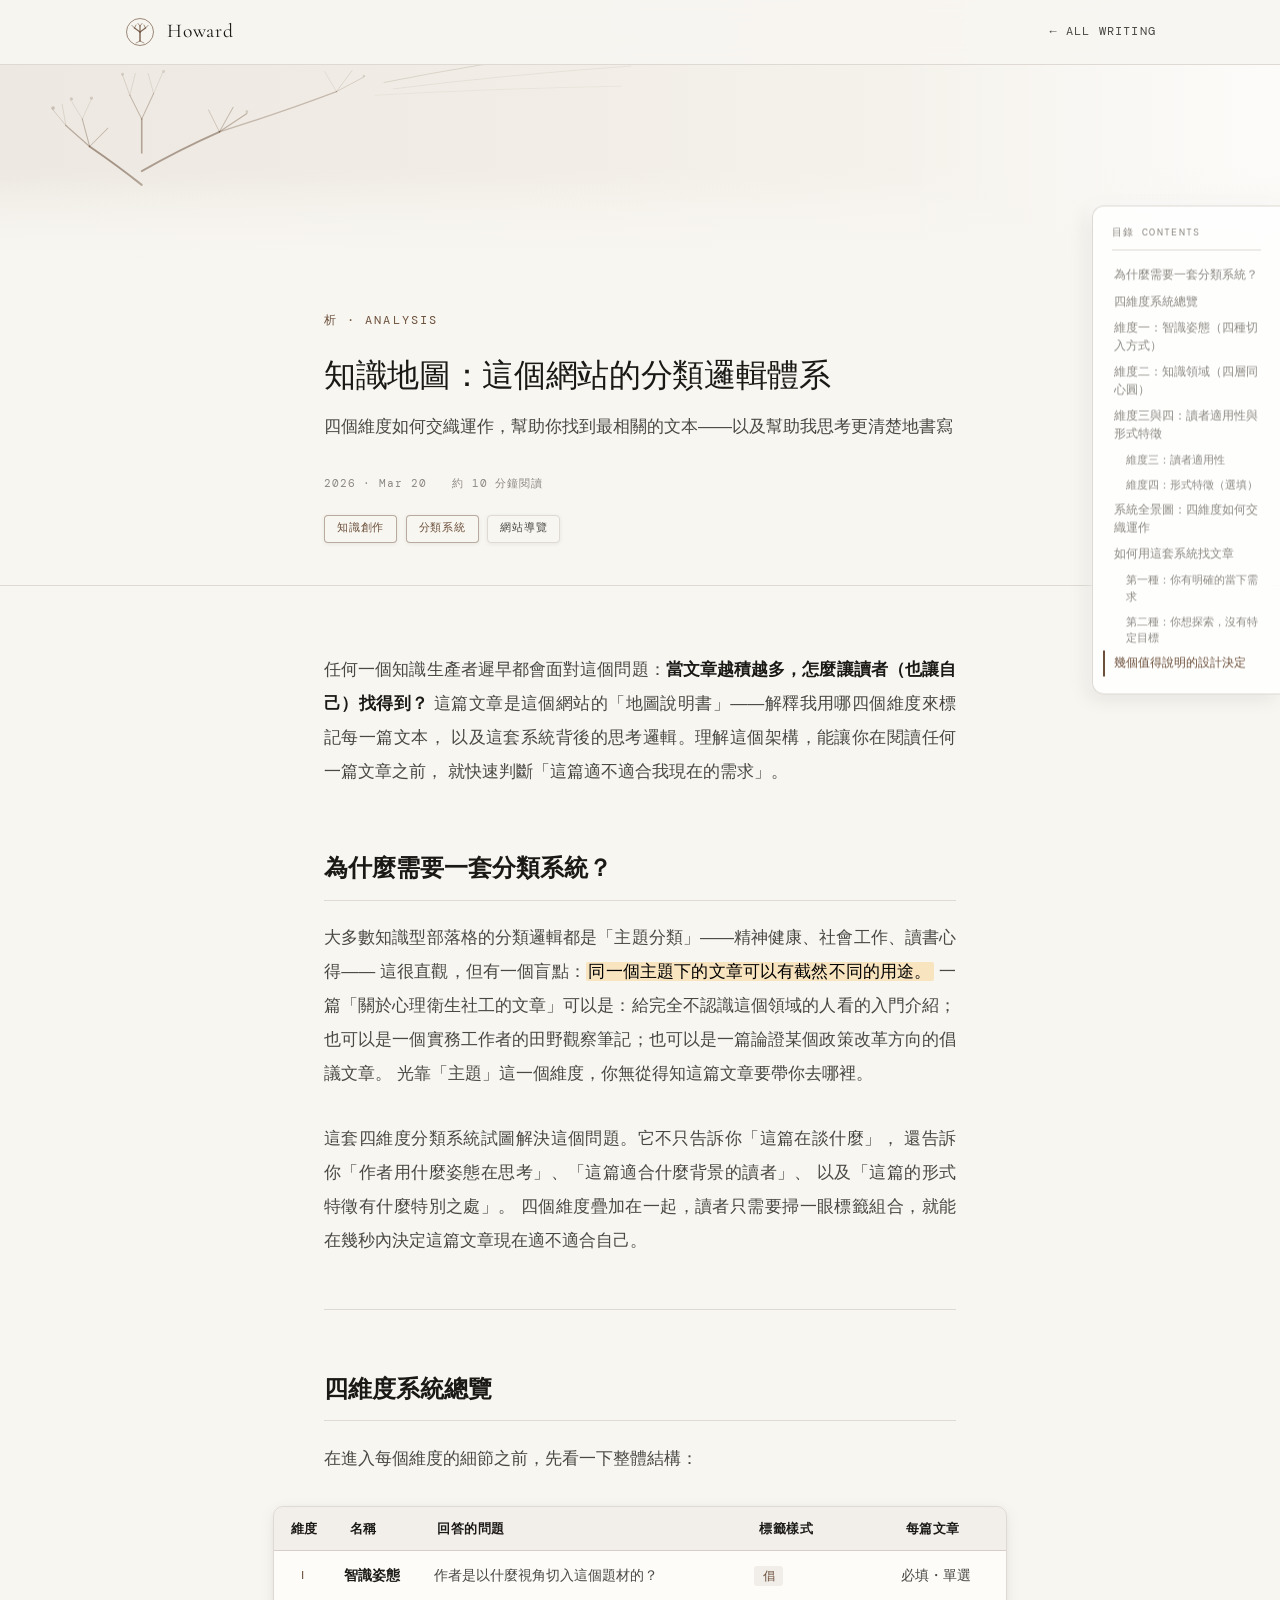
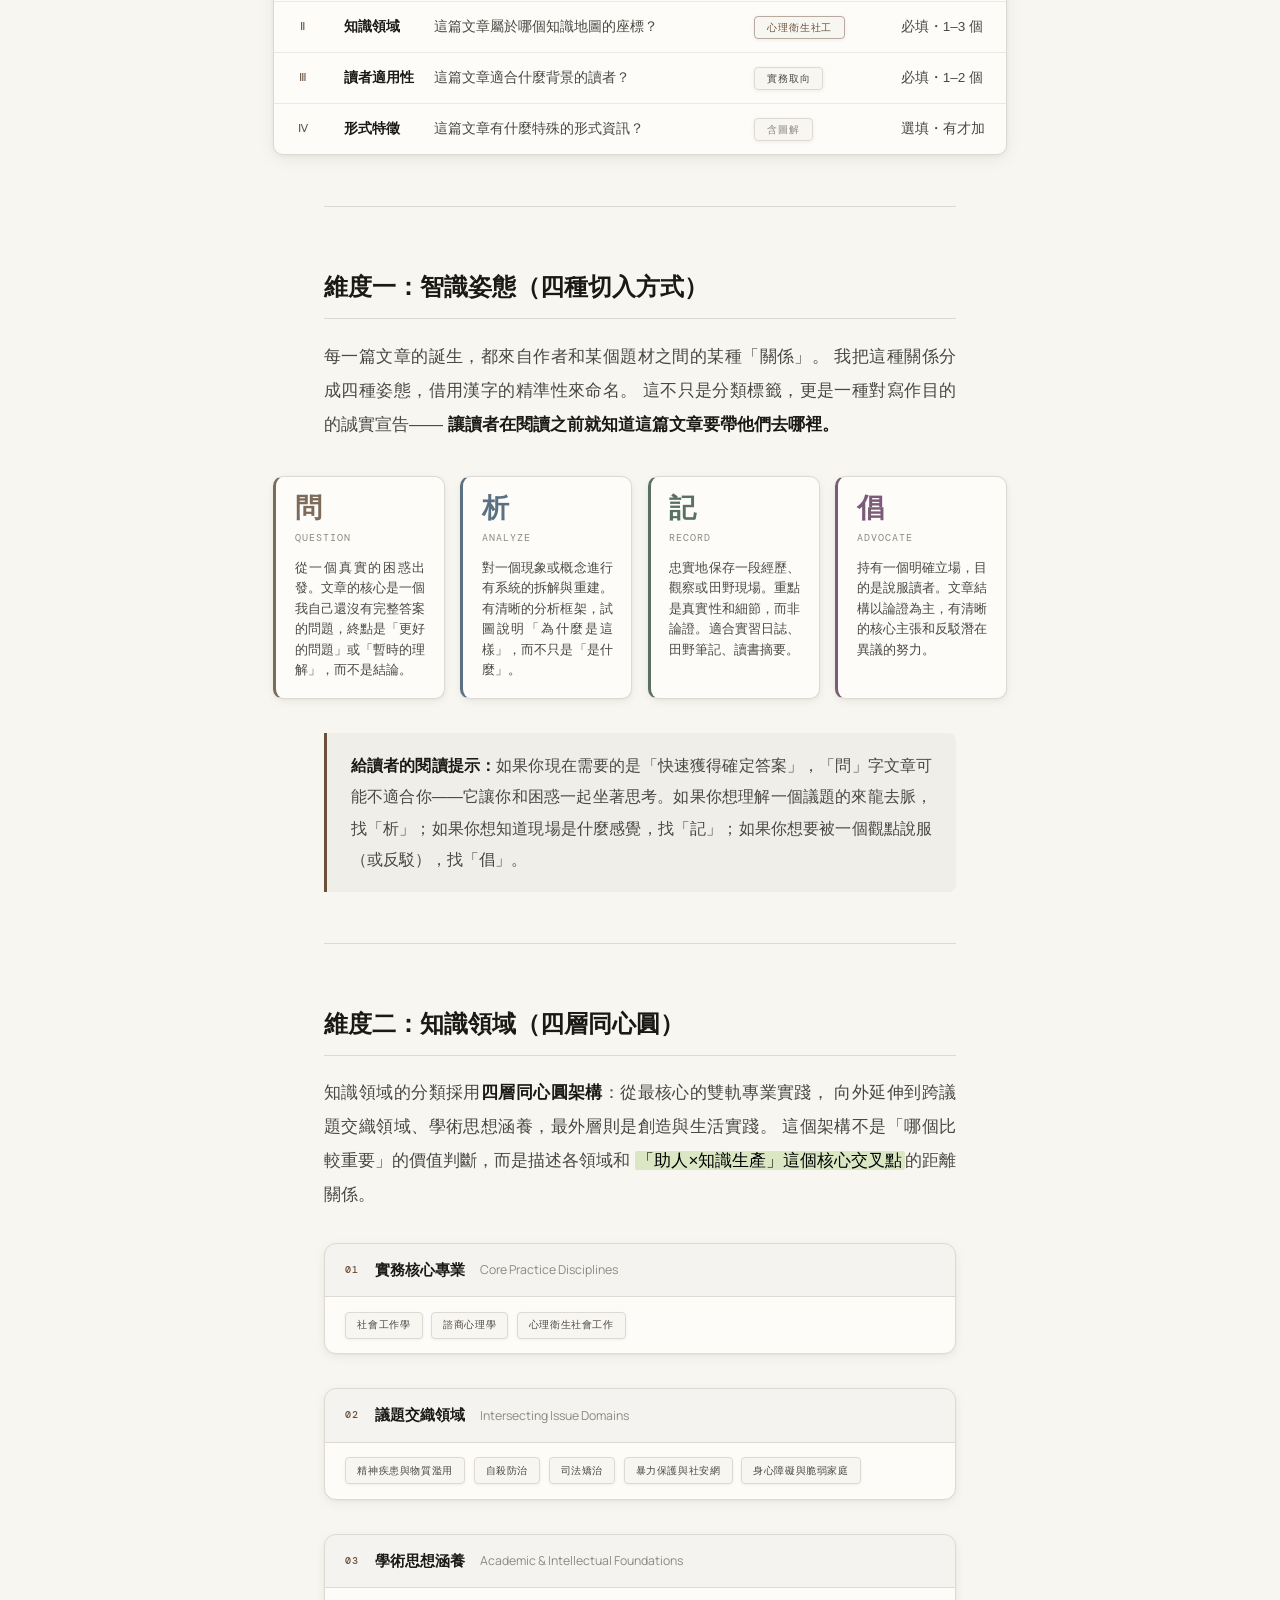
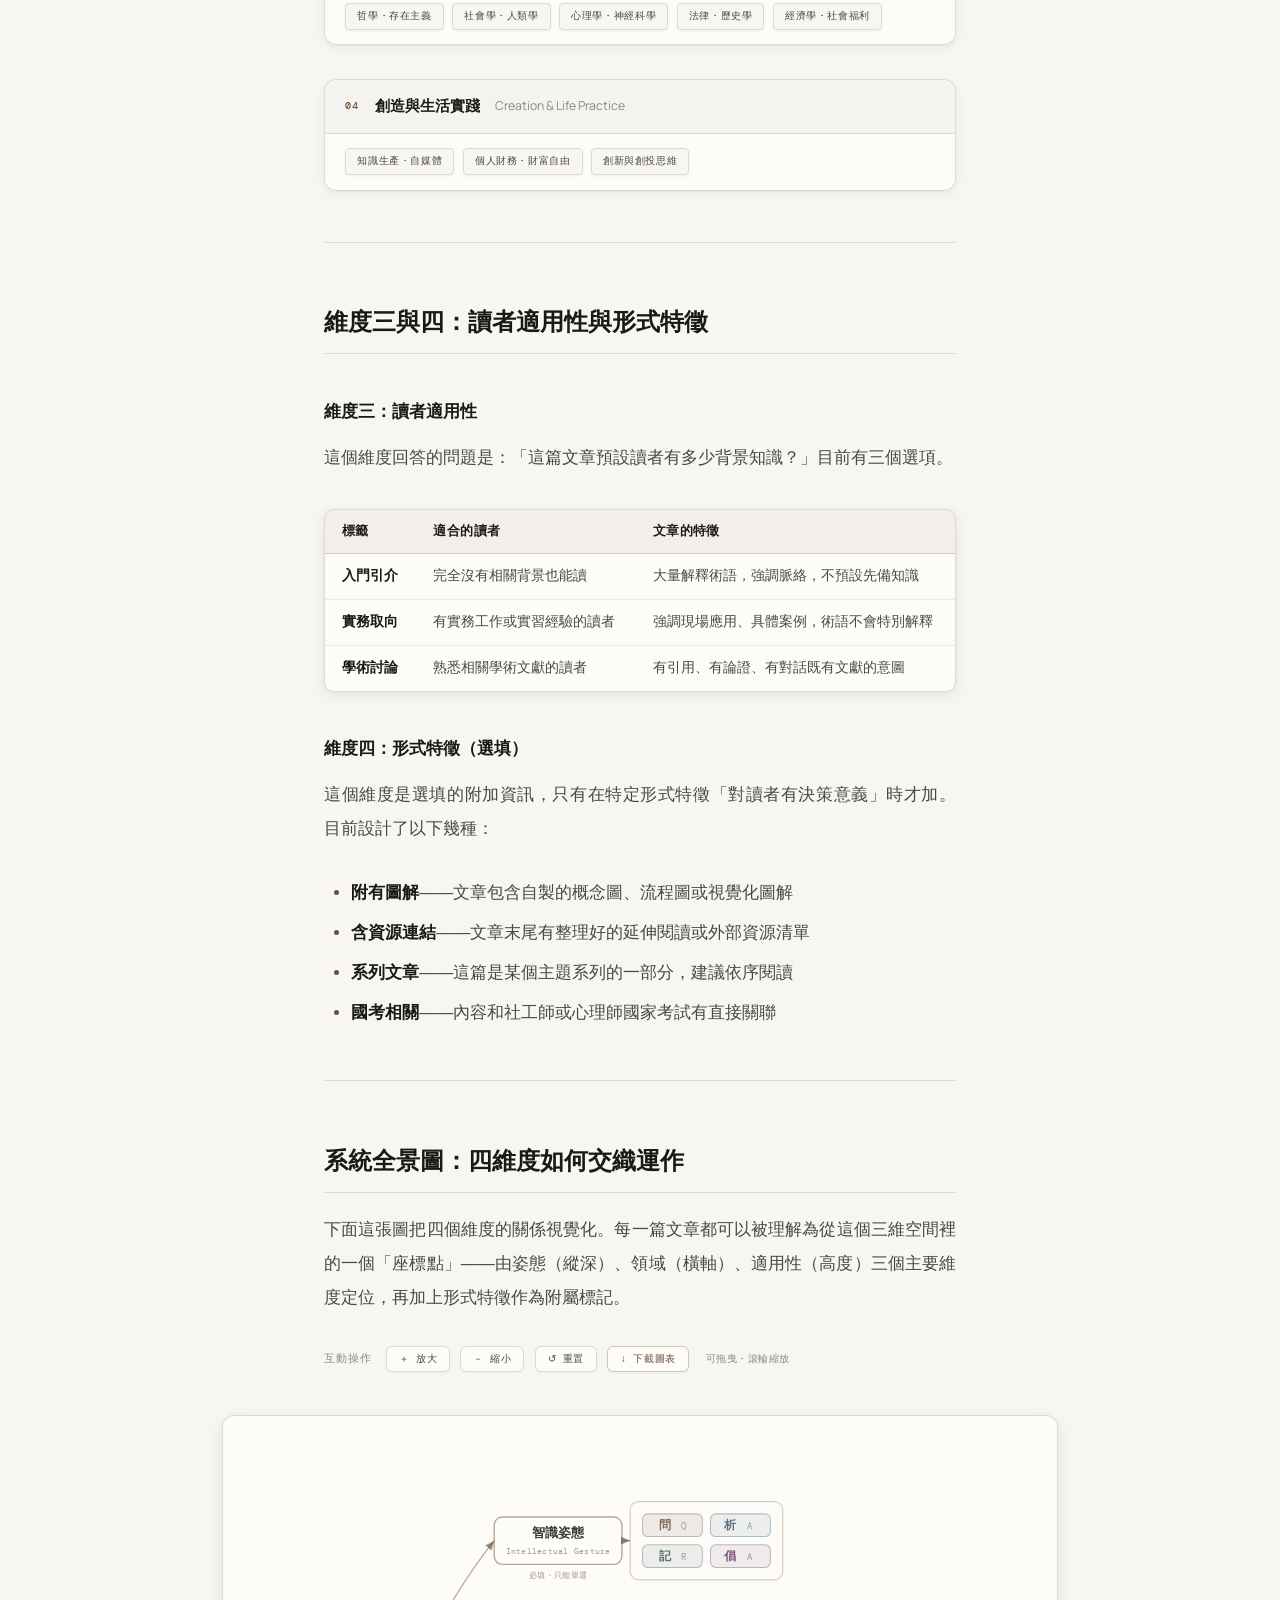
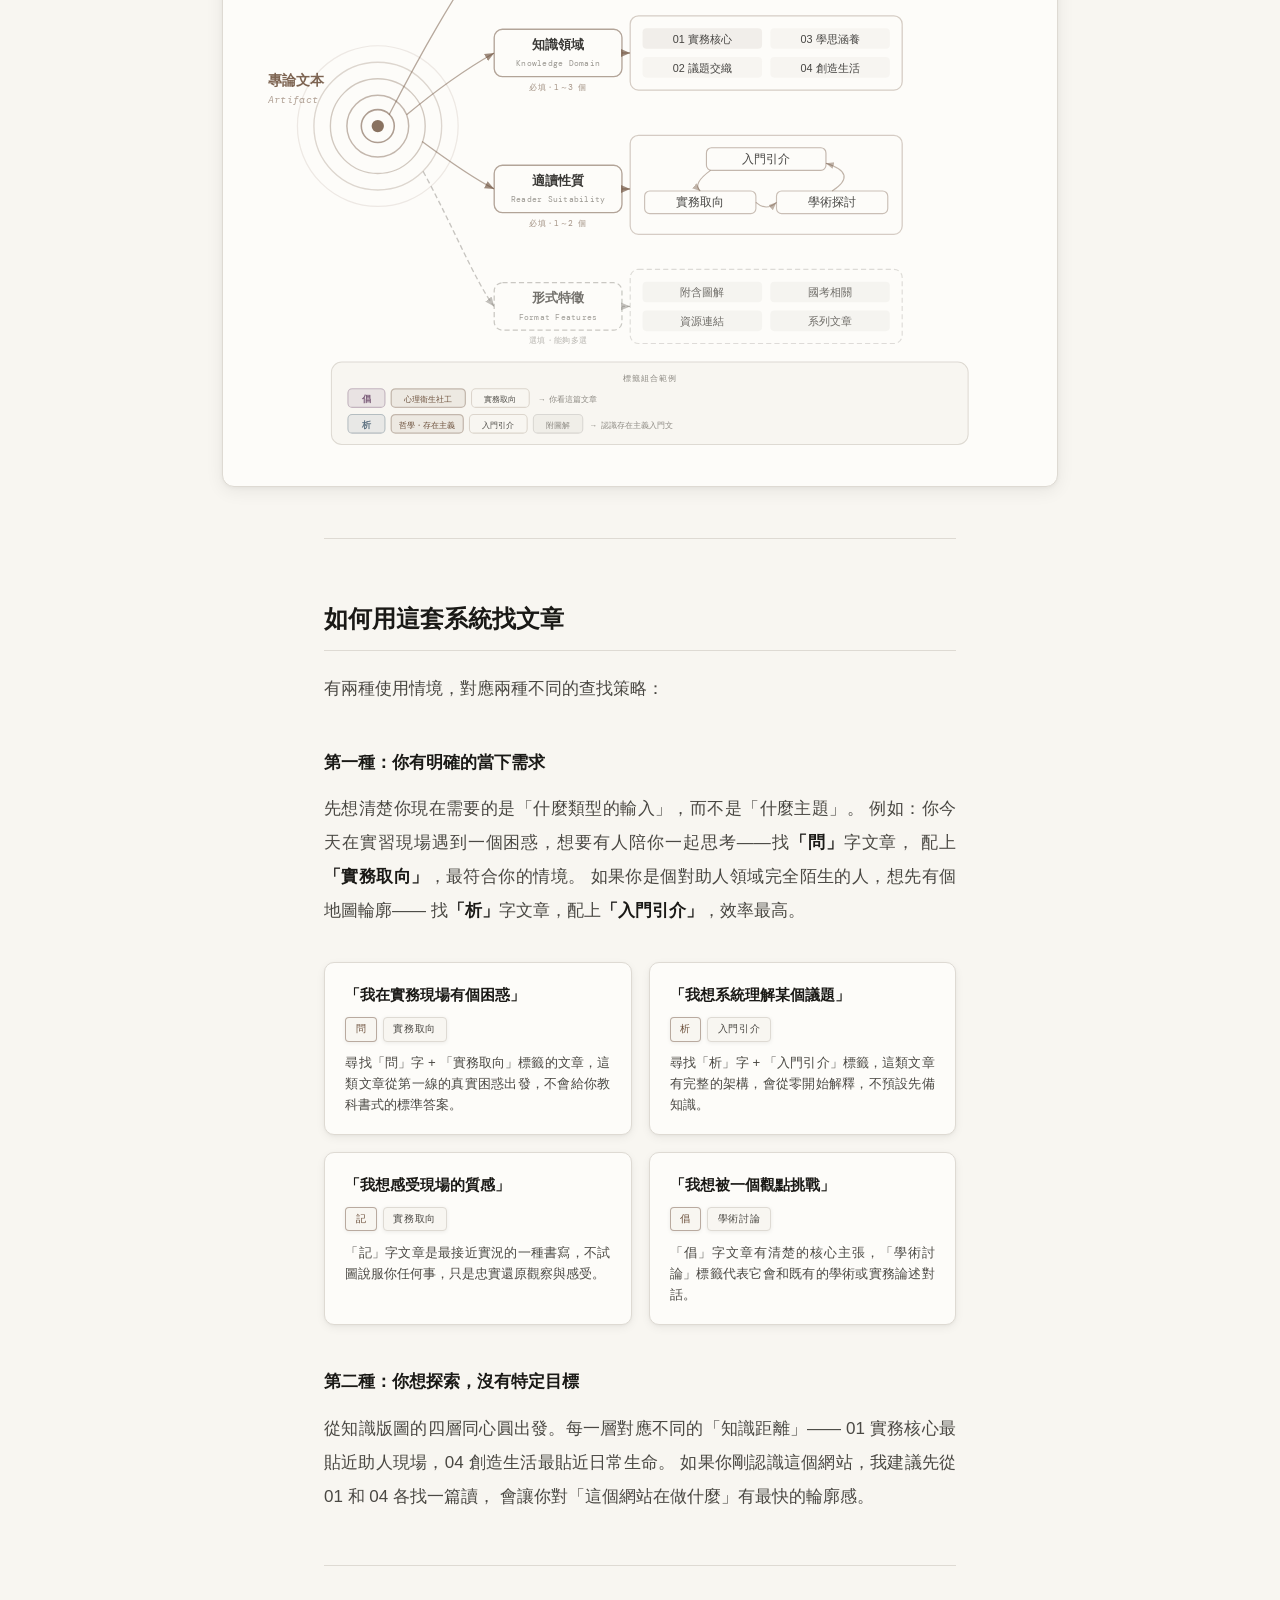
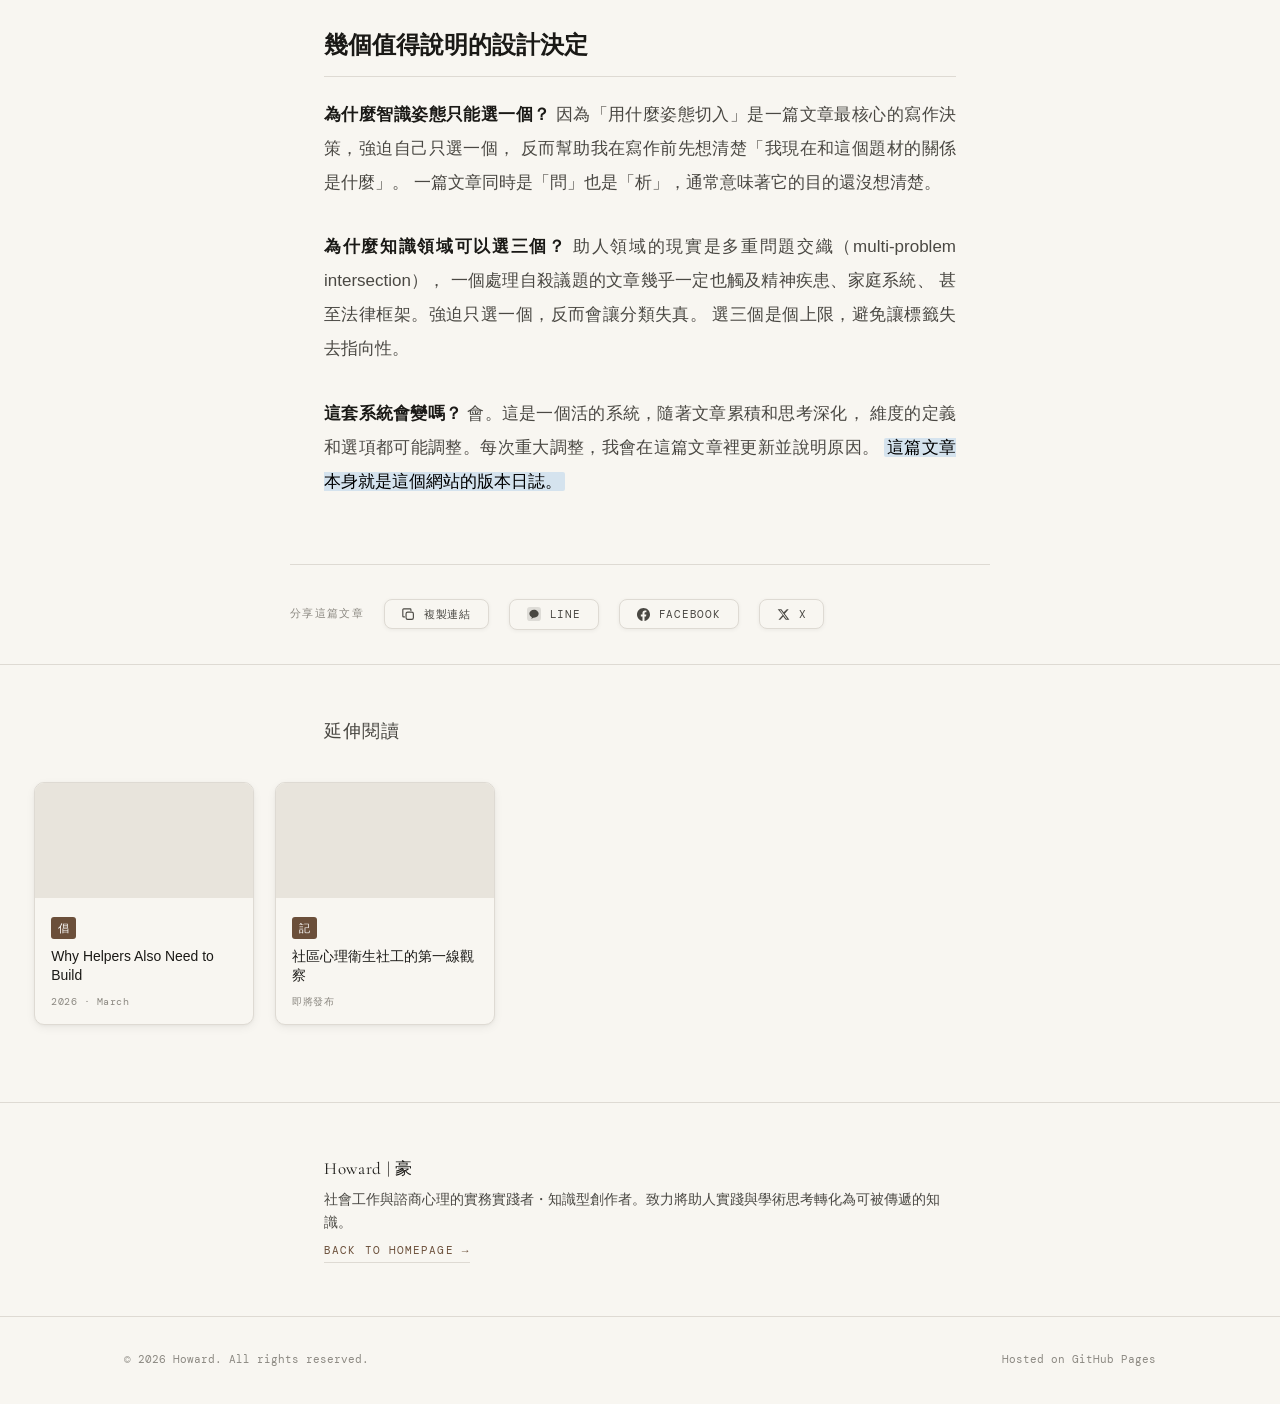
==== articles/classification-system.html @ a246713d "Add files via upload" ====
<!DOCTYPE html>
<html lang="zh-Hant">
<head>
  <meta charset="UTF-8">
  <meta name="viewport" content="width=device-width, initial-scale=1.0">
  <title>知識地圖：這個網站的分類邏輯體系｜Howard</title>
  <meta name="description" content="一份完整的分類架構說明——四個維度如何交織運作，幫助你找到最相關的文本。">
  <meta name="author" content="Howard">
  <link rel="preconnect" href="https://fonts.googleapis.com">
  <link rel="preconnect" href="https://fonts.gstatic.com" crossorigin>
  <link href="https://fonts.googleapis.com/css2?family=Cormorant+Garamond:ital,wght@0,300;0,400;0,500;0,600;1,300;1,400&family=Manrope:wght@300;400;500;600&family=DM+Mono:wght@300;400&display=swap" rel="stylesheet">

  <style>
    /* ── Design Tokens ────────────────────────────────────── */
    :root {
      --bg:        #F8F6F1;
      --bg-card:   #FDFCF9;
      --ink:       #1A1916;
      --ink-mid:   #4A4843;
      --ink-lite:  #8C8982;
      --accent:    #6B4F3A;
      --border:    #DEDAD3;
      --border-dk: rgba(107,79,58,.25);
      --serif-en:  'Cormorant Garamond', Georgia, serif;
      --sans-en:   'Manrope', 'Helvetica Neue', sans-serif;
      --mono:      'DM Mono', 'Courier New', monospace;
      --zh:        'Microsoft JhengHei', '微軟正黑體', 'PingFang TC', sans-serif;
      --max-w:     700px;
      --toc-w:     188px;
      /* Gesture colours */
      --ask:   #7C6A5B;
      --ana:   #5B7080;
      --rec:   #5B7065;
      --adv:   #7A5B78;
    }

    *, *::before, *::after { box-sizing: border-box; margin: 0; padding: 0; }
    html { font-size: 17px; scroll-behavior: smooth; -webkit-font-smoothing: antialiased; }
    body { background: var(--bg); color: var(--ink); font-family: var(--zh); line-height: 1.8; }
    .container { max-width: var(--max-w); margin: 0 auto; padding: 0 2rem; }

    /* ── Banner ──────────────────────────────────────────── */
    .article-banner {
      width: 100%; height: 260px;
      background-color: #F2EEE7;
      /* 同首頁和第一篇文章相同的 Banner SVG（data URI 內嵌，無需外部檔案） */
      background-image: url('[data-uri]');
      background-size: cover; background-position: center;
      position: relative; overflow: hidden;
    }
    .article-banner::after {
      content: ''; position: absolute;
      bottom: 0; left: 0; right: 0; height: 80px;
      background: linear-gradient(to bottom, transparent, var(--bg));
    }

    /* ── Nav ─────────────────────────────────────────────── */
    .site-nav {
      position: fixed; top: 0; left: 0; right: 0; z-index: 200;
      background: rgba(248,246,241,.92); backdrop-filter: blur(8px);
      border-bottom: 1px solid var(--border);
      transition: box-shadow .3s ease;
    }
    .site-nav.nav-scrolled { box-shadow: 0 2px 12px rgba(0,0,0,.06); }
    .site-nav .inner {
      max-width: 1100px; margin: 0 auto; padding: 0 2rem;
      display: flex; align-items: center; justify-content: space-between;
      height: 64px; transition: height .3s ease;
    }
    .site-nav.nav-scrolled .inner { height: 52px; }
    .nav-brand { display: flex; align-items: center; gap: .65rem; text-decoration: none; }
    .nav-svg-logo { flex-shrink: 0; transition: opacity .2s, width .3s, height .3s; }
    .nav-brand:hover .nav-svg-logo { opacity: .7; }
    .site-nav.nav-scrolled .nav-svg-logo { width: 26px; height: 26px; }
    .nav-name {
      font-family: var(--serif-en); font-size: 1.15rem; font-weight: 400;
      letter-spacing: .04em; color: var(--ink); line-height: 1;
      transition: font-size .3s;
    }
    .site-nav.nav-scrolled .nav-name { font-size: 1.0rem; }
    .nav-back {
      font-family: var(--mono); font-size: .7rem; letter-spacing: .1em;
      color: var(--ink-mid); text-decoration: none; text-transform: uppercase;
      transition: color .2s;
    }
    .nav-back:hover { color: var(--accent); }

    /* ── Floating TOC ────────────────────────────────────── */
    #toc-container {
      position: fixed; top: 50%; right: 0;
      transform: translateY(-50%);
      width: var(--toc-w); max-height: 62vh;
      overflow-y: auto; z-index: 100;
      background: rgba(255,255,255,.86);
      backdrop-filter: blur(12px); -webkit-backdrop-filter: blur(12px);
      border: 1px solid var(--border); border-right: none;
      border-radius: 12px 0 0 12px;
      padding: 1rem 1.1rem;
      box-shadow: -5px 5px 20px rgba(0,0,0,.08), -3px -3px 10px rgba(255,255,255,.7);
      scrollbar-width: none;
      transition: opacity .3s;
    }
    #toc-container::-webkit-scrollbar { display: none; }
    @media(max-width: 1100px) { #toc-container { display: none; } }
    #toc-title {
      font-family: var(--mono); font-size: .58rem; letter-spacing: .14em;
      color: var(--ink-lite); text-transform: uppercase;
      margin-bottom: .7rem; padding-bottom: .5rem; border-bottom: 1px solid var(--border);
    }
    #toc-list { list-style: none; }
    #toc-list li a {
      display: block; font-family: var(--zh); font-size: .72rem;
      color: var(--ink-lite); text-decoration: none;
      padding: .25rem 0 .25rem .5rem; line-height: 1.45;
      border-left: 2px solid transparent; margin-left: -.5rem;
      transition: color .15s, border-color .15s;
    }
    #toc-list li a:hover { color: var(--ink-mid); }
    #toc-list li a.active { color: var(--accent); border-left-color: var(--accent); font-weight: 500; }
    #toc-list li.toc-h3 a { padding-left: 1.2rem; font-size: .67rem; }

    /* ── Article Header ──────────────────────────────────── */
    .article-header { padding: 3rem 0 2.5rem; border-bottom: 1px solid var(--border); }
    .article-cat {
      font-family: var(--mono); font-size: .68rem; letter-spacing: .18em;
      color: var(--accent); text-transform: uppercase; margin-bottom: 1.5rem;
    }
    .article-title {
      font-family: var(--serif-en), var(--zh);
      font-size: clamp(1.35rem, 3vw, 1.9rem);
      font-weight: 500; line-height: 1.2; letter-spacing: -.01em; margin-bottom: 1rem;
    }
    .article-subtitle {
      font-family: var(--zh); font-size: 1rem; font-weight: 300;
      color: var(--ink-mid); line-height: 1.6; margin-bottom: 2rem;
    }
    .article-meta {
      display: flex; align-items: center; gap: 1.5rem;
      font-family: var(--mono); font-size: .65rem; color: var(--ink-lite); letter-spacing: .08em;
      margin-bottom: 1.2rem;
    }
    .article-tags { display: flex; flex-wrap: wrap; gap: .5rem; margin-top: .4rem; }
    .atag {
      font-family: var(--mono); font-size: .62rem; letter-spacing: .08em;
      border-radius: 4px; padding: .22rem .7rem; white-space: nowrap;
      background: var(--bg); box-shadow: 0 1px 4px rgba(0,0,0,.07);
      transition: box-shadow .2s;
    }
    .atag-domain { border: 1.5px solid rgba(107,79,58,.45); color: var(--accent); }
    .atag-reader  { border: 1px solid var(--border); color: var(--ink-mid); }

    /* ── Abstract ────────────────────────────────────────── */
    .article-abstract { margin: .4rem 0 2rem; }
    .article-abstract p {
      font-family: var(--zh); font-size: 1rem !important;
      line-height: 2.0 !important; color: var(--ink-mid) !important;
      margin-bottom: 0 !important;
    }

    /* ── Body prose ──────────────────────────────────────── */
    .article-body { padding: 3.5rem 0 2rem; }
    .article-body p {
      font-size: 1rem; line-height: 2.0; color: var(--ink-mid); margin-bottom: 1.8rem;
      text-align: justify; text-justify: inter-character;
    }
    .article-body h2 {
      font-family: var(--serif-en), var(--zh); font-size: 1.4rem; font-weight: 600;
      color: var(--ink); margin-top: 3.5rem; margin-bottom: 1.2rem;
      padding-bottom: .5rem; border-bottom: 1px solid var(--border);
    }
    .article-body h3 {
      font-family: var(--zh); font-size: 1rem; font-weight: 700;
      color: var(--ink); margin-top: 2.5rem; margin-bottom: .8rem;
    }
    strong { font-weight: 600; color: var(--ink); }
    em { font-style: italic; }
    mark { background: none; border-radius: 2px; padding: 0 .15em; }
    .hl-yellow { background: rgba(250,199,117,.40); }
    .hl-green  { background: rgba(151,196,89,.30); }
    .hl-blue   { background: rgba(55,138,221,.18); }
    .c-accent  { color: var(--accent); }
    .c-muted   { color: var(--ink-lite); }
    .article-body a { color: var(--ink); text-decoration: underline; text-decoration-color: var(--border); text-underline-offset: 3px; transition: color .2s, text-decoration-color .2s; }
    .article-body a:hover { color: var(--accent); text-decoration-color: var(--accent); }
    hr.divider { border: none; border-top: 1px solid var(--border); margin: 3rem 0; }

    /* ── Callout ─────────────────────────────────────────── */
    .callout {
      border-left: 3px solid var(--accent); background: rgba(107,79,58,.05);
      border-radius: 0 8px 8px 0; padding: 1rem 1.4rem; margin: 2rem 0;
    }
    .callout p { margin-bottom: 0 !important; font-size: .92rem !important; }

    /* ── Lists ───────────────────────────────────────────── */
    .article-list {
      font-size: 1rem; line-height: 1.9; color: var(--ink-mid);
      padding-left: 1.6rem; margin-bottom: 1.8rem;
    }
    .article-list li { margin-bottom: .45rem; }
    .article-list li::marker { color: var(--accent); }

    /* ═══════════════════════════════════════════════════════
       ★★★  CLASSIFICATION SYSTEM DIAGRAM STYLES
       ═══════════════════════════════════════════════════════ */

    /* ── Gesture cards (問析記倡) ──────────────────────────── */
    .gesture-grid {
      display: grid; grid-template-columns: repeat(4, minmax(160px, 1fr));
      gap: .9rem; margin: 2rem 0;
    }
    @media(max-width: 640px) { .gesture-grid { grid-template-columns: repeat(2,1fr); } }

    .gesture-card {
      border: 1px solid var(--border);
      height: 100%;  /* stretch to tallest in row */
      border-radius: 10px;
      padding: 1rem 1.1rem;
      background: var(--bg-card);
      box-shadow: 0 3px 10px rgba(0,0,0,.055), 0 1px 3px rgba(0,0,0,.04);
      transition: transform .2s ease, box-shadow .2s ease;
      cursor: default;
    }
    .gesture-card:hover {
      transform: translateY(-3px);
      box-shadow: 0 7px 20px rgba(0,0,0,.09), 0 2px 6px rgba(0,0,0,.05);
    }

    /* Each card has a colour-coded left accent border */
    .gesture-card[data-g="ask"]  { border-left: 3px solid var(--ask); }
    .gesture-card[data-g="ana"]  { border-left: 3px solid var(--ana); }
    .gesture-card[data-g="rec"]  { border-left: 3px solid var(--rec); }
    .gesture-card[data-g="adv"]  { border-left: 3px solid var(--adv); }

    .gc-hanzi {
      font-family: var(--zh); font-size: 1.6rem; font-weight: 600;
      line-height: 1; margin-bottom: .5rem;
    }
    .gesture-card[data-g="ask"] .gc-hanzi { color: var(--ask); }
    .gesture-card[data-g="ana"] .gc-hanzi { color: var(--ana); }
    .gesture-card[data-g="rec"] .gc-hanzi { color: var(--rec); }
    .gesture-card[data-g="adv"] .gc-hanzi { color: var(--adv); }

    .gc-en  { font-family: var(--mono); font-size: .6rem; letter-spacing: .1em; color: var(--ink-lite); text-transform: uppercase; margin-bottom: .6rem; }
    .gc-def { font-family: var(--zh); font-size: .78rem; color: var(--ink-mid); line-height: 1.55;
      text-align: justify; text-justify: inter-character; hyphens: none;
      overflow-wrap: break-word; word-break: normal; }

    /* ── Dimension table ─────────────────────────────────── */
    .dim-table-wrap {
      overflow-x: auto; margin: 2rem 0; border-radius: 10px;
      border: 1px solid var(--border); background: var(--bg-card);
      box-shadow: 0 4px 16px rgba(0,0,0,.065), 0 1px 4px rgba(0,0,0,.045);
    }
    .dim-table {
      width: 100%; border-collapse: collapse;
      font-family: var(--zh); font-size: .80rem; min-width: 520px;
    }
    .dim-table th {
      background: rgba(107,79,58,.07); font-weight: 600; font-size: .74rem;
      letter-spacing: .03em; color: var(--ink);
      padding: .6rem 1rem;
      border-bottom: 1.5px solid rgba(107,79,58,.20);
      border-right: none; text-align: left; vertical-align: middle;
    }
    .dim-table td {
      padding: .6rem 1rem;
      border-bottom: 1px solid rgba(0,0,0,.07);
      border-right: none;
      color: var(--ink-mid); vertical-align: top;
      text-align: justify; text-justify: inter-character;
    }
    .dim-table tr:last-child td { border-bottom: none; }
    .dim-table .num-cell {
      font-family: var(--mono); font-size: .65rem; color: var(--accent);
      letter-spacing: .08em; font-weight: 500; white-space: nowrap;
    }
    .dim-table .name-cell { font-weight: 600; color: var(--ink); }

    /* ── Interactive tree diagram ────────────────────────── */
    .tree-wrap {
      margin: 2.5rem 0; overflow-x: auto;
      border: 1px solid var(--border); border-radius: 12px;
      background: var(--bg-card);
      box-shadow: 0 4px 18px rgba(0,0,0,.07), 0 1px 4px rgba(0,0,0,.045);
      padding: 2rem 1.5rem;
    }
    .tree-wrap svg { display: block; min-width: 580px; width: 100%; }

    /* ── Knowledge domain grid ───────────────────────────── */
    .domain-section {
      border: 1px solid var(--border); border-radius: 12px;
      background: var(--bg-card); margin: .8rem 0 2rem;
      box-shadow: 0 3px 12px rgba(0,0,0,.055), 0 1px 3px rgba(0,0,0,.04);
      overflow: hidden;
    }
    .domain-section-header {
      display: flex; align-items: center; gap: .9rem;
      padding: .75rem 1.2rem;
      background: rgba(107,79,58,.05);
      border-bottom: 1px solid var(--border);
    }
    .domain-num {
      font-family: var(--mono); font-size: .6rem; color: var(--accent);
      letter-spacing: .1em; font-weight: 500;
    }
    .domain-zh  { font-family: var(--zh); font-size: .88rem; font-weight: 600; color: var(--ink); }
    .domain-en  { font-family: var(--sans-en); font-size: .72rem; color: var(--ink-lite); }
    .domain-chips {
      display: flex; flex-wrap: wrap; gap: .5rem; padding: .85rem 1.2rem;
    }
    .domain-chip {
      font-family: var(--mono); font-size: .6rem; letter-spacing: .06em;
      border: 1px solid var(--border); border-radius: 4px;
      padding: .2rem .65rem; background: var(--bg);
      color: var(--ink-mid);
      box-shadow: 0 1px 3px rgba(0,0,0,.06);
      transition: border-color .2s, color .2s;
      cursor: default;
    }
    .domain-chip:hover { border-color: var(--border-dk); color: var(--accent); }

    /* ── Combination example cards ───────────────────────── */
    .combo-grid {
      display: grid; grid-template-columns: 1fr 1fr;
      gap: 1rem; margin: 2rem 0;
    }
    @media(max-width: 540px) { .combo-grid { grid-template-columns: 1fr; } }
    .combo-card {
      border: 1px solid var(--border); border-radius: 10px;
      padding: 1.1rem 1.2rem; background: var(--bg-card);
      box-shadow: 0 3px 10px rgba(0,0,0,.055), 0 1px 3px rgba(0,0,0,.04);
    }
    .combo-title {
      font-family: var(--zh); font-size: .88rem; font-weight: 600;
      color: var(--ink); margin-bottom: .5rem;
    }
    .combo-tags { display: flex; flex-wrap: wrap; gap: .35rem; margin-bottom: .6rem; }
    .combo-tags .atag { font-size: .56rem; padding: .15rem .55rem; }
    .combo-desc { font-family: var(--zh); font-size: .78rem; color: var(--ink-mid); line-height: 1.6;
      text-align: justify; text-justify: inter-character; }

    /* ── Footer / Author ─────────────────────────────────── */
    .article-footer { padding: 3rem 0; border-top: 1px solid var(--border); }
    .author-name { font-family: var(--serif-en), var(--zh); font-size: 1rem; font-weight: 400; letter-spacing: .04em; }
    .author-bio  { font-family: var(--zh); font-size: .82rem; color: var(--ink-mid); line-height: 1.6; margin-top: .25rem; }
    .author-home {
      font-family: var(--mono); font-size: .65rem; letter-spacing: .1em;
      color: var(--accent); text-decoration: none; text-transform: uppercase;
      display: inline-block; margin-top: .5rem;
      border-bottom: 1px solid var(--border); padding-bottom: 1px;
      transition: border-color .2s;
    }
    .author-home:hover { border-color: var(--accent); }
    .site-footer { padding: 2rem 0; border-top: 1px solid var(--border); }
    .site-footer .inner { max-width: 1100px; margin: 0 auto; padding: 0 2rem; display: flex; justify-content: space-between; }
    .ft { font-family: var(--mono); font-size: .62rem; color: var(--ink-lite); }

    /* ── Share ───────────────────────────────────────────── */
    .share-section {
      padding: 2rem 0; border-top: 1px solid var(--border);
      display: flex; align-items: center; gap: 1.2rem; flex-wrap: wrap;
    }
    .share-label { font-family: var(--mono); font-size: .65rem; letter-spacing: .12em; color: var(--ink-lite); text-transform: uppercase; }
    .share-btn {
      font-family: var(--mono); font-size: .63rem; letter-spacing: .07em; text-transform: uppercase;
      color: var(--ink-mid); border: 1px solid var(--border); background: var(--bg);
      border-radius: 8px; padding: .45rem 1rem; cursor: pointer; text-decoration: none;
      display: inline-flex; align-items: center; gap: .5rem; line-height: 1;
      transition: border-color .2s, color .2s; box-shadow: 0 1px 4px rgba(0,0,0,.06);
    }
    .share-btn:hover { border-color: var(--accent); color: var(--accent); }
    .share-btn.copied { border-color: #16A34A; color: #16A34A; }

    /* ── Related articles gallery ────────────────────────── */
    .related-articles { padding: 3rem 0; border-top: 1px solid var(--border); }
    .related-title {
      font-family: var(--serif-en); font-size: 1.05rem; font-weight: 500;
      color: var(--ink-mid); letter-spacing: .06em;
      margin-bottom: 1.5rem; padding: 0 2rem;
      max-width: var(--max-w); margin-left: auto; margin-right: auto;
    }
    .related-track-wrap { overflow: hidden; padding-bottom: .5rem; }
    .related-track {
      display: flex; gap: 1.25rem; overflow-x: auto;
      scroll-snap-type: x mandatory; scroll-padding: 0 2rem;
      padding: .5rem 2rem 1rem; scrollbar-width: none;
    }
    .related-track::-webkit-scrollbar { display: none; }
    .related-card {
      flex: 0 0 220px; scroll-snap-align: start; text-decoration: none; color: inherit;
      border: 1px solid var(--border); border-radius: 10px; overflow: hidden;
      background: var(--bg);
      box-shadow: 0 3px 10px rgba(0,0,0,.055), 0 1px 3px rgba(0,0,0,.04);
      transition: box-shadow .25s, transform .25s;
    }
    .related-card:hover { box-shadow: 0 7px 22px rgba(0,0,0,.09); transform: translateY(-3px); }
    .related-card-img  { width: 100%; height: 115px; background: #E8E4DC; background-size: cover; background-position: center; }
    .related-card-body { padding: .8rem .95rem; }
    .related-card-cat  {
      font-family: var(--zh); font-size: .62rem; font-weight: 500; color: #fff;
      background: var(--accent); border-radius: 3px; padding: .1rem .4rem;
      margin-bottom: .45rem; display: inline-block;
    }
    .related-card-title {
      font-family: var(--zh); font-size: .82rem; font-weight: 500;
      color: var(--ink); line-height: 1.4; margin-bottom: .4rem;
      display: -webkit-box; -webkit-line-clamp: 2; -webkit-box-orient: vertical; overflow: hidden;
    }
    .related-card-date { font-family: var(--mono); font-size: .58rem; color: var(--ink-lite); letter-spacing: .05em; }

    /* ============================================================
       ★ 突破容器寬限（Breakout）工具類
       ============================================================
       原理說明（重要）：
         單純的負 margin 只會位移元素，不會自動加寬 block 元素，
         因為 block 元素的 width 繼承自父容器（container 的 inner width）。
         必須同時設定 width: calc(100% + 兩側突破量) 才能真正拓寬。

       .breakout   → 卡片組、表格等，向左右各突破 3rem
       .breakout-xl → 圖表、全景圖等，向左右各突破 6rem（更大空間）

       窄螢幕（<760px）自動取消，避免溢出產生橫向捲軸。
    ============================================================ */
    .breakout {
      width: calc(100% + 6rem);           /* ★ 關鍵：明確設定更寬的 width */
      margin-left:  -3rem;
      margin-right: -3rem;
    }
    .breakout-xl {
      width: calc(100% + 12rem);
      margin-left:  -6rem;
      margin-right: -6rem;
    }
    @media(max-width: 760px) {
      .breakout    { width: 100%; margin-left: 0; margin-right: 0; }
      .breakout-xl { width: 100%; margin-left: 0; margin-right: 0; }
    }


    /* ── Diagram toolbar ─────────────────────────────────────── */
    .diagram-toolbar {
      display: flex; align-items: center; gap: .6rem; flex-wrap: wrap;
      margin-bottom: .75rem;
    }
    .diagram-toolbar-label {
      font-family: var(--mono); font-size: .62rem; letter-spacing: .1em;
      color: var(--ink-lite); text-transform: uppercase; margin-right: .2rem;
    }
    .diag-btn {
      font-family: var(--mono); font-size: .6rem; letter-spacing: .06em;
      color: var(--ink-mid); background: var(--bg-card);
      border: 1px solid var(--border); border-radius: 6px;
      padding: .3rem .7rem; cursor: pointer;
      transition: border-color .2s, color .2s;
      box-shadow: 0 1px 3px rgba(0,0,0,.05);
    }
    .diag-btn:hover { border-color: var(--accent); color: var(--accent); }
    .diag-btn-dl { border-color: rgba(107,79,58,.3); color: var(--accent); }
    .diag-btn-dl:hover { background: rgba(107,79,58,.06); }
    .diagram-hint {
      font-family: var(--mono); font-size: .58rem;
      color: var(--ink-lite); letter-spacing: .05em; margin-left: .4rem;
    }

    /* Ensure SVG inside tree-wrap is always tall enough to read */
    .tree-wrap svg {
      min-width: 720px;
      min-height: 585px;
      width: 100%;
      /* overflow visible so dragged content outside viewBox isn't clipped */
      overflow: visible;
    }

  </style>
</head>
<body>

<!-- Banner -->
<div class="article-banner"></div>

<!-- Nav -->
<nav class="site-nav">
  <div class="inner">
    <a href="../index.html" class="nav-brand">
      <svg class="nav-svg-logo" width="32" height="32" viewBox="0 0 32 32" fill="none">
        <circle cx="16" cy="16" r="13.5" stroke="#6B4F3A" stroke-width="1" opacity=".65"/>
        <line x1="16" y1="25" x2="16" y2="16" stroke="#6B4F3A" stroke-width="1.4" stroke-linecap="round" opacity=".9"/>
        <line x1="16" y1="25" x2="12" y2="27" stroke="#6B4F3A" stroke-width="1" stroke-linecap="round" opacity=".55"/>
        <line x1="16" y1="25" x2="20" y2="27" stroke="#6B4F3A" stroke-width="1" stroke-linecap="round" opacity=".55"/>
        <path d="M155 220 Q130 200 98 178" stroke="none"/>
        <line x1="16" y1="16" x2="10.5" y2="12" stroke="#6B4F3A" stroke-width="1.3" stroke-linecap="round" opacity=".85"/>
        <line x1="16" y1="16" x2="21.5" y2="12" stroke="#6B4F3A" stroke-width="1.3" stroke-linecap="round" opacity=".85"/>
        <line x1="16" y1="16" x2="16"   y2="10" stroke="#6B4F3A" stroke-width="1.2" stroke-linecap="round" opacity=".85"/>
        <line x1="10.5" y1="12" x2="8"  y2="9.5" stroke="#6B4F3A" stroke-width=".9" stroke-linecap="round" opacity=".7"/>
        <line x1="10.5" y1="12" x2="12" y2="9"   stroke="#6B4F3A" stroke-width=".9" stroke-linecap="round" opacity=".7"/>
        <line x1="21.5" y1="12" x2="20" y2="9"   stroke="#6B4F3A" stroke-width=".9" stroke-linecap="round" opacity=".7"/>
        <line x1="21.5" y1="12" x2="24" y2="9.5" stroke="#6B4F3A" stroke-width=".9" stroke-linecap="round" opacity=".7"/>
        <line x1="16"   y1="10" x2="14" y2="7.5" stroke="#6B4F3A" stroke-width=".9" stroke-linecap="round" opacity=".7"/>
        <line x1="16"   y1="10" x2="18" y2="7.5" stroke="#6B4F3A" stroke-width=".9" stroke-linecap="round" opacity=".7"/>
      </svg>
      <span class="nav-name">Howard</span>
    </a>
    <a href="../index.html#writing" class="nav-back">&larr; All Writing</a>
  </div>
</nav>

<!-- Floating TOC -->
<div id="toc-container">
  <p id="toc-title">目錄 Contents</p>
  <ul id="toc-list"></ul>
</div>

<!-- Article Header -->
<header class="article-header">
  <div class="container">
    <p class="article-cat">析 &middot; Analysis</p>
    <h1 class="article-title">知識地圖：這個網站的分類邏輯體系</h1>
    <p class="article-subtitle">四個維度如何交織運作，幫助你找到最相關的文本——以及幫助我思考更清楚地書寫</p>
    <div class="article-meta">
      <span>2026 &middot; Mar 20</span>
      <span>約 10 分鐘閱讀</span>
    </div>
    <div class="article-tags">
      <span class="atag atag-domain">知識創作</span>
      <span class="atag atag-domain">分類系統</span>
      <span class="atag atag-reader">網站導覽</span>
    </div>
  </div>
</header>

<!-- Article Body -->
<main>
<article class="article-body">
<div class="container">

  <!-- Abstract -->
  <div class="article-abstract">
    <p>
      任何一個知識生產者遲早都會面對這個問題：<strong>當文章越積越多，怎麼讓讀者（也讓自己）找得到？</strong>
      這篇文章是這個網站的「地圖說明書」——解釋我用哪四個維度來標記每一篇文本，
      以及這套系統背後的思考邏輯。理解這個架構，能讓你在閱讀任何一篇文章之前，
      就快速判斷「這篇適不適合我現在的需求」。
    </p>
  </div>

  <!-- S1 -->
  <h2 id="why">為什麼需要一套分類系統？</h2>

  <p>
    大多數知識型部落格的分類邏輯都是「主題分類」——精神健康、社會工作、讀書心得——
    這很直觀，但有一個盲點：<mark class="hl-yellow">同一個主題下的文章可以有截然不同的用途。</mark>
    一篇「關於心理衛生社工的文章」可以是：給完全不認識這個領域的人看的入門介紹；
    也可以是一個實務工作者的田野觀察筆記；也可以是一篇論證某個政策改革方向的倡議文章。
    光靠「主題」這一個維度，你無從得知這篇文章要帶你去哪裡。
  </p>

  <p>
    這套四維度分類系統試圖解決這個問題。它不只告訴你「這篇在談什麼」，
    還告訴你「作者用什麼姿態在思考」、「這篇適合什麼背景的讀者」、
    以及「這篇的形式特徵有什麼特別之處」。
    四個維度疊加在一起，讀者只需要掃一眼標籤組合，就能在幾秒內決定這篇文章現在適不適合自己。
  </p>

  <hr class="divider">

  <!-- S2 -->
  <h2 id="overview">四維度系統總覽</h2>

  <p>在進入每個維度的細節之前，先看一下整體結構：</p>

  <!-- OVERVIEW TABLE -->
  <!--
    表格欄寬設計說明：
      維度  (8%)  → white-space:nowrap 確保「維度」不換行
      名稱  (12%) → 四個漢字寬剛好
      回答的問題 (44%) → 最寬，讓問句在一行內顯示
      標籤樣式 (20%) → 標籤 chip 的空間
      每篇文章 (16%) → 短描述
    所有 <td> 皆 vertical-align:middle（垂直置中）+ text-align:left（左對齊）
    rowspan 行高由 padding 控制，四列高度視覺上一致
  -->
  <div class="dim-table-wrap breakout" style="margin-top:.5rem">
    <table class="dim-table" style="table-layout:fixed;">
      <colgroup>
        <col style="width:8%">
        <col style="width:12%">
        <col style="width:44%">
        <col style="width:20%">
        <col style="width:16%">
      </colgroup>
      <thead>
        <tr>
          <th style="white-space:nowrap;text-align:center;vertical-align:middle">維度</th>
          <th style="white-space:nowrap;text-align:left;vertical-align:middle">名稱</th>
          <th style="white-space:nowrap;text-align:left;vertical-align:middle">回答的問題</th>
          <th style="white-space:nowrap;text-align:left;vertical-align:middle">標籤樣式</th>
          <th style="white-space:nowrap;text-align:left;vertical-align:middle">每篇文章</th>
        </tr>
      </thead>
      <tbody>
        <tr>
          <td class="num-cell" style="white-space:nowrap;text-align:center;vertical-align:middle;padding:.75rem .6rem">Ⅰ</td>
          <td class="name-cell" style="white-space:nowrap;text-align:left;vertical-align:middle;padding:.75rem .7rem">智識姿態</td>
          <td style="white-space:nowrap;text-align:left;vertical-align:middle;padding:.75rem .8rem">作者是以什麼視角切入這個題材的？</td>
          <td style="text-align:left;vertical-align:middle;padding:.75rem .7rem">
            <span style="font-family:var(--mono);font-size:.72rem;background:rgba(107,79,58,.08);padding:.1rem .5rem;border-radius:3px;color:var(--accent)">倡</span>
          </td>
          <td style="white-space:nowrap;text-align:left;vertical-align:middle;padding:.75rem .7rem">必填・單選</td>
        </tr>
        <tr>
          <td class="num-cell" style="white-space:nowrap;text-align:center;vertical-align:middle;padding:.75rem .6rem">Ⅱ</td>
          <td class="name-cell" style="white-space:nowrap;text-align:left;vertical-align:middle;padding:.75rem .7rem">知識領域</td>
          <td style="white-space:nowrap;text-align:left;vertical-align:middle;padding:.75rem .8rem">這篇文章屬於哪個知識地圖的座標？</td>
          <td style="text-align:left;vertical-align:middle;padding:.75rem .7rem">
            <span class="atag atag-domain" style="font-size:.6rem">心理衛生社工</span>
          </td>
          <td style="white-space:nowrap;text-align:left;vertical-align:middle;padding:.75rem .7rem">必填・1–3 個</td>
        </tr>
        <tr>
          <td class="num-cell" style="white-space:nowrap;text-align:center;vertical-align:middle;padding:.75rem .6rem">Ⅲ</td>
          <td class="name-cell" style="white-space:nowrap;text-align:left;vertical-align:middle;padding:.75rem .7rem">讀者適用性</td>
          <td style="white-space:nowrap;text-align:left;vertical-align:middle;padding:.75rem .8rem">這篇文章適合什麼背景的讀者？</td>
          <td style="text-align:left;vertical-align:middle;padding:.75rem .7rem">
            <span class="atag atag-reader" style="font-size:.6rem">實務取向</span>
          </td>
          <td style="white-space:nowrap;text-align:left;vertical-align:middle;padding:.75rem .7rem">必填・1–2 個</td>
        </tr>
        <tr>
          <td class="num-cell" style="white-space:nowrap;text-align:center;vertical-align:middle;padding:.75rem .6rem">Ⅳ</td>
          <td class="name-cell" style="white-space:nowrap;text-align:left;vertical-align:middle;padding:.75rem .7rem">形式特徵</td>
          <td style="white-space:nowrap;text-align:left;vertical-align:middle;padding:.75rem .8rem">這篇文章有什麼特殊的形式資訊？</td>
          <td style="text-align:left;vertical-align:middle;padding:.75rem .7rem">
            <span class="atag" style="font-size:.6rem;border:1px solid var(--border);color:var(--ink-lite)">含圖解</span>
          </td>
          <td style="white-space:nowrap;text-align:left;vertical-align:middle;padding:.75rem .7rem">選填・有才加</td>
        </tr>
      </tbody>
    </table>
  </div>

  <hr class="divider">

  <!-- S3 -->
  <h2 id="dimension-1">維度一：智識姿態（四種切入方式）</h2>

  <p>
    每一篇文章的誕生，都來自作者和某個題材之間的某種「關係」。
    我把這種關係分成四種姿態，借用漢字的精準性來命名。
    這不只是分類標籤，更是一種對寫作目的的誠實宣告——
    <strong>讓讀者在閱讀之前就知道這篇文章要帶他們去哪裡。</strong>
  </p>

  <!-- GESTURE CARDS -->
  <div class="gesture-grid breakout">
    <div class="gesture-card" data-g="ask">
      <div class="gc-hanzi">問</div>
      <div class="gc-en">Question</div>
      <div class="gc-def">從一個真實的困惑出發。文章的核心是一個我自己還沒有完整答案的問題，終點是「更好的問題」或「暫時的理解」，而不是結論。</div>
    </div>
    <div class="gesture-card" data-g="ana">
      <div class="gc-hanzi">析</div>
      <div class="gc-en">Analyze</div>
      <div class="gc-def">對一個現象或概念進行有系統的拆解與重建。有清晰的分析框架，試圖說明「為什麼是這樣」，而不只是「是什麼」。</div>
    </div>
    <div class="gesture-card" data-g="rec">
      <div class="gc-hanzi">記</div>
      <div class="gc-en">Record</div>
      <div class="gc-def">忠實地保存一段經歷、觀察或田野現場。重點是真實性和細節，而非論證。適合實習日誌、田野筆記、讀書摘要。</div>
    </div>
    <div class="gesture-card" data-g="adv">
      <div class="gc-hanzi">倡</div>
      <div class="gc-en">Advocate</div>
      <div class="gc-def">持有一個明確立場，目的是說服讀者。文章結構以論證為主，有清晰的核心主張和反駁潛在異議的努力。</div>
    </div>
  </div>

  <div class="callout">
    <p><strong>給讀者的閱讀提示：</strong>如果你現在需要的是「快速獲得確定答案」，「問」字文章可能不適合你——它讓你和困惑一起坐著思考。如果你想理解一個議題的來龍去脈，找「析」；如果你想知道現場是什麼感覺，找「記」；如果你想要被一個觀點說服（或反駁），找「倡」。</p>
  </div>

  <hr class="divider">

  <!-- S4 -->
  <h2 id="dimension-2">維度二：知識領域（四層同心圓）</h2>

  <p>
    知識領域的分類採用<strong>四層同心圓架構</strong>：從最核心的雙軌專業實踐，
    向外延伸到跨議題交織領域、學術思想涵養，最外層則是創造與生活實踐。
    這個架構不是「哪個比較重要」的價值判斷，而是描述各領域和
    <mark class="hl-green">「助人×知識生產」這個核心交叉點</mark>的距離關係。
  </p>

  <!-- DOMAIN SECTIONS -->
  <div class="domain-section">
    <div class="domain-section-header">
      <span class="domain-num">01</span>
      <span class="domain-zh">實務核心專業</span>
      <span class="domain-en">Core Practice Disciplines</span>
    </div>
    <div class="domain-chips">
      <span class="domain-chip">社會工作學</span>
      <span class="domain-chip">諮商心理學</span>
      <span class="domain-chip">心理衛生社會工作</span>
    </div>
  </div>

  <div class="domain-section">
    <div class="domain-section-header">
      <span class="domain-num">02</span>
      <span class="domain-zh">議題交織領域</span>
      <span class="domain-en">Intersecting Issue Domains</span>
    </div>
    <div class="domain-chips">
      <span class="domain-chip">精神疾患與物質濫用</span>
      <span class="domain-chip">自殺防治</span>
      <span class="domain-chip">司法矯治</span>
      <span class="domain-chip">暴力保護與社安網</span>
      <span class="domain-chip">身心障礙與脆弱家庭</span>
    </div>
  </div>

  <div class="domain-section">
    <div class="domain-section-header">
      <span class="domain-num">03</span>
      <span class="domain-zh">學術思想涵養</span>
      <span class="domain-en">Academic &amp; Intellectual Foundations</span>
    </div>
    <div class="domain-chips">
      <span class="domain-chip">哲學・存在主義</span>
      <span class="domain-chip">社會學・人類學</span>
      <span class="domain-chip">心理學・神經科學</span>
      <span class="domain-chip">法律・歷史學</span>
      <span class="domain-chip">經濟學・社會福利</span>
    </div>
  </div>

  <div class="domain-section">
    <div class="domain-section-header">
      <span class="domain-num">04</span>
      <span class="domain-zh">創造與生活實踐</span>
      <span class="domain-en">Creation &amp; Life Practice</span>
    </div>
    <div class="domain-chips">
      <span class="domain-chip">知識生產・自媒體</span>
      <span class="domain-chip">個人財務・財富自由</span>
      <span class="domain-chip">創新與創投思維</span>
    </div>
  </div>

  <hr class="divider">

  <!-- S5 -->
  <h2 id="dimension-3-4">維度三與四：讀者適用性與形式特徵</h2>

  <h3 id="dim3">維度三：讀者適用性</h3>
  <p>這個維度回答的問題是：「這篇文章預設讀者有多少背景知識？」目前有三個選項。</p>

  <div class="dim-table-wrap">
    <table class="dim-table">
      <thead>
        <tr><th>標籤</th><th>適合的讀者</th><th>文章的特徵</th></tr>
      </thead>
      <tbody>
        <tr>
          <td><strong>入門引介</strong></td>
          <td>完全沒有相關背景也能讀</td>
          <td>大量解釋術語，強調脈絡，不預設先備知識</td>
        </tr>
        <tr>
          <td><strong>實務取向</strong></td>
          <td>有實務工作或實習經驗的讀者</td>
          <td>強調現場應用、具體案例，術語不會特別解釋</td>
        </tr>
        <tr>
          <td><strong>學術討論</strong></td>
          <td>熟悉相關學術文獻的讀者</td>
          <td>有引用、有論證、有對話既有文獻的意圖</td>
        </tr>
      </tbody>
    </table>
  </div>

  <h3 id="dim4">維度四：形式特徵（選填）</h3>
  <p>
    這個維度是選填的附加資訊，只有在特定形式特徵「對讀者有決策意義」時才加。
    目前設計了以下幾種：
  </p>
  <ul class="article-list">
    <li><strong>附有圖解</strong>——文章包含自製的概念圖、流程圖或視覺化圖解</li>
    <li><strong>含資源連結</strong>——文章末尾有整理好的延伸閱讀或外部資源清單</li>
    <li><strong>系列文章</strong>——這篇是某個主題系列的一部分，建議依序閱讀</li>
    <li><strong>國考相關</strong>——內容和社工師或心理師國家考試有直接關聯</li>
  </ul>

  <hr class="divider">

  <!-- S6 – SYSTEM DIAGRAM -->
  <h2 id="system-diagram">系統全景圖：四維度如何交織運作</h2>

  <p>下面這張圖把四個維度的關係視覺化。每一篇文章都可以被理解為從這個三維空間裡的一個「座標點」——由姿態（縱深）、領域（橫軸）、適用性（高度）三個主要維度定位，再加上形式特徵作為附屬標記。</p>

  <!-- 圖表工具列 -->
  <div class="diagram-toolbar">
    <span class="diagram-toolbar-label">互動操作</span>
    <button class="diag-btn" onclick="zoomIn()">＋ 放大</button>
    <button class="diag-btn" onclick="zoomOut()">－ 縮小</button>
    <button class="diag-btn" onclick="resetZoom()">↺ 重置</button>
    <button class="diag-btn diag-btn-dl" onclick="downloadSVG()">↓ 下載圖表</button>
    <span class="diagram-hint">可拖曳・滾輪縮放</span>
  </div>

  <!-- INTERACTIVE TREE DIAGRAM -->
  <div class="tree-wrap breakout-xl" id="diagram-wrap">
    <svg id="main-diagram-svg"
      viewBox="0 0 760 585"
      xmlns="http://www.w3.org/2000/svg"
      style="cursor:grab;touch-action:none;">

      <defs>
        <marker id="m-main" markerWidth="8" markerHeight="8"
          refX="7" refY="4" orient="auto">
          <path d="M0,1 L7,4 L0,7 Z" fill="rgba(107,79,58,.65)"/>
        </marker>
        <marker id="m-sub" markerWidth="8" markerHeight="8"
          refX="7" refY="4" orient="auto">
          <path d="M0,1 L7,4 L0,7 Z" fill="rgba(107,79,58,.42)"/>
        </marker>
        <marker id="m-dash" markerWidth="8" markerHeight="8"
          refX="7" refY="4" orient="auto">
          <path d="M0,1 L7,4 L0,7 Z" fill="rgba(140,137,130,.52)"/>
        </marker>
      </defs>

      <!-- ═══════════════════════════════════════════════════
           CONCENTRIC CIRCLES
           cx=125, cy=268
           Ring 1 (r=16)  = 智識姿態  ← innermost
           Ring 2 (r=30)  = 知識領域
           Ring 3 (r=46)  = 適讀性質
           Ring 4 (r=62)  = 形式特徵
           Ring 5 (r=78)  = decorative outer, no arm
           Centre dot     = 專論文本 (the artifact itself)
      ═══════════════════════════════════════════════════ -->
      <circle cx="125" cy="268" r="78" fill="none"
        stroke="rgba(107,79,58,.11)" stroke-width="1.2"/>
      <circle cx="125" cy="268" r="62" fill="none"
        stroke="rgba(107,79,58,.22)" stroke-width="1.3"/>
      <circle cx="125" cy="268" r="46" fill="none"
        stroke="rgba(107,79,58,.30)" stroke-width="1.3"/>
      <circle cx="125" cy="268" r="30" fill="none"
        stroke="rgba(107,79,58,.40)" stroke-width="1.4"/>
      <circle cx="125" cy="268" r="16" fill="none"
        stroke="rgba(107,79,58,.54)" stroke-width="1.5"/>
      <circle cx="125" cy="268" r="6"  fill="rgba(107,79,58,.80)"/>

      <!-- Label: 專論文本 / Artifact — outside circles, left side -->
      <text x="18" y="228"
        font-family="'Microsoft JhengHei','PingFang TC',sans-serif"
        font-size="14" font-weight="600" fill="rgba(107,79,58,.88)">專論文本</text>
      <text x="18" y="246"
        font-family="'DM Mono','Courier New',monospace"
        font-size="9.5" font-style="italic"
        fill="rgba(107,79,58,.52)" letter-spacing="0.04em">Artifact</text>

      <!-- ═══════════════════════════════════════════════════
           BEZIER ARMS — each departs from its OWN ring
           Departure points (computed from angle cx→dim-box-centre):
             Ring1 (r=16): (136, 257)  → Row1 dim-box at y=88
             Ring2 (r=30): (153, 257)  → Row2 dim-box at y=197
             Ring3 (r=46): (168, 283)  → Row3 dim-box at y=329
             Ring4 (r=62): (169, 312)  → Row4 dim-box at y=443
      ═══════════════════════════════════════════════════ -->

      <!-- Arm 1: Ring1 → 智識姿態 (upward-right) -->
      <path d="M136,257 C168,195 208,125 238,88"
        stroke="rgba(107,79,58,.48)" stroke-width="1.3" fill="none"
        marker-end="url(#m-main)"/>

      <!-- Arm 2: Ring2 → 知識領域 (gently upward-right) -->
      <path d="M153,257 C183,232 215,210 238,197"
        stroke="rgba(107,79,58,.48)" stroke-width="1.3" fill="none"
        marker-end="url(#m-main)"/>

      <!-- Arm 3: Ring3 → 適讀性質 (slightly downward-right) -->
      <path d="M168,283 C198,305 220,320 238,329"
        stroke="rgba(107,79,58,.48)" stroke-width="1.3" fill="none"
        marker-end="url(#m-main)"/>

      <!-- Arm 4: Ring4 → 形式特徵 (downward-right, dashed) -->
      <path d="M169,312 C198,365 220,420 238,443"
        stroke="rgba(140,137,130,.48)" stroke-width="1.3" fill="none"
        stroke-dasharray="5 3" marker-end="url(#m-dash)"/>

      <!-- ═══════════════════════════════════════════════════
           ROW 1 — 智識姿態   dim-box top y=65, cy=88
      ═══════════════════════════════════════════════════ -->
      <rect x="238" y="65" width="124" height="46" rx="8"
        fill="#FDFCF9" stroke="rgba(107,79,58,.50)" stroke-width="1.3"/>
      <text x="300" y="84" text-anchor="middle"
        font-family="'Microsoft JhengHei','PingFang TC',sans-serif"
        font-size="12.5" font-weight="600" fill="rgba(26,25,22,.86)">智識姿態</text>
      <text x="300" y="101" text-anchor="middle"
        font-family="'DM Mono','Courier New',monospace"
        font-size="8" fill="rgba(140,137,130,.88)" letter-spacing="0.03em">Intellectual Gesture</text>
      <text x="300" y="124" text-anchor="middle"
        font-family="'DM Mono','Courier New',monospace"
        font-size="7.5" fill="rgba(107,79,58,.62)" letter-spacing="0.04em">必填・只能單選</text>

      <!-- arm dim→content -->
      <line x1="362" y1="88" x2="370" y2="88"
        stroke="rgba(107,79,58,.55)" stroke-width="1.3"
        marker-end="url(#m-main)"/>

      <!-- Content box: 2×2 gesture tags
           outer: x=370, y=50, w=148, h=76
           inner padding 12px; tags 58×22, gap 8
      -->
      <rect x="370" y="50" width="148" height="76" rx="8"
        fill="#FDFCF9" stroke="rgba(107,79,58,.28)" stroke-width="1.2"/>

      <!-- 問 Q  (col1, row1): x=382, y=62 -->
      <rect x="382" y="62" width="58" height="22" rx="5"
        fill="rgba(124,106,91,.12)" stroke="rgba(124,106,91,.44)" stroke-width="1"/>
      <text x="398" y="77"
        font-family="'Microsoft JhengHei','PingFang TC',sans-serif"
        font-size="12" font-weight="600" fill="#7C6A5B">問</text>
      <text x="419" y="77"
        font-family="'DM Mono','Courier New',monospace"
        font-size="8.5" fill="rgba(124,106,91,.64)">Q</text>

      <!-- 析 A  (col2, row1): x=448, y=62 -->
      <rect x="448" y="62" width="58" height="22" rx="5"
        fill="rgba(91,112,128,.10)" stroke="rgba(91,112,128,.44)" stroke-width="1"/>
      <text x="461" y="77"
        font-family="'Microsoft JhengHei','PingFang TC',sans-serif"
        font-size="12" font-weight="600" fill="#5B7080">析</text>
      <text x="483" y="77"
        font-family="'DM Mono','Courier New',monospace"
        font-size="8.5" fill="rgba(91,112,128,.64)">A</text>

      <!-- 記 R  (col1, row2): x=382, y=92 -->
      <rect x="382" y="92" width="58" height="22" rx="5"
        fill="rgba(91,112,101,.10)" stroke="rgba(91,112,101,.44)" stroke-width="1"/>
      <text x="398" y="107"
        font-family="'Microsoft JhengHei','PingFang TC',sans-serif"
        font-size="12" font-weight="600" fill="#5B7065">記</text>
      <text x="419" y="107"
        font-family="'DM Mono','Courier New',monospace"
        font-size="8.5" fill="rgba(91,112,101,.64)">R</text>

      <!-- 倡 A  (col2, row2): x=448, y=92 -->
      <rect x="448" y="92" width="58" height="22" rx="5"
        fill="rgba(122,91,120,.10)" stroke="rgba(122,91,120,.44)" stroke-width="1"/>
      <text x="461" y="107"
        font-family="'Microsoft JhengHei','PingFang TC',sans-serif"
        font-size="12" font-weight="600" fill="#7A5B78">倡</text>
      <text x="483" y="107"
        font-family="'DM Mono','Courier New',monospace"
        font-size="8.5" fill="rgba(122,91,120,.64)">A</text>

      <!-- ═══════════════════════════════════════════════════
           ROW 2 — 知識領域   dim-box top y=174, cy=197
      ═══════════════════════════════════════════════════ -->
      <rect x="238" y="174" width="124" height="46" rx="8"
        fill="#FDFCF9" stroke="rgba(107,79,58,.50)" stroke-width="1.3"/>
      <text x="300" y="193" text-anchor="middle"
        font-family="'Microsoft JhengHei','PingFang TC',sans-serif"
        font-size="12.5" font-weight="600" fill="rgba(26,25,22,.86)">知識領域</text>
      <text x="300" y="210" text-anchor="middle"
        font-family="'DM Mono','Courier New',monospace"
        font-size="8" fill="rgba(140,137,130,.88)" letter-spacing="0.03em">Knowledge Domain</text>
      <text x="300" y="233" text-anchor="middle"
        font-family="'DM Mono','Courier New',monospace"
        font-size="7.5" fill="rgba(107,79,58,.62)" letter-spacing="0.04em">必填・1～3 個</text>

      <line x1="362" y1="197" x2="370" y2="197"
        stroke="rgba(107,79,58,.55)" stroke-width="1.3"
        marker-end="url(#m-main)"/>

      <!-- Content: 2×2 domain cells  outer: x=370, y=161, w=264, h=72 -->
      <rect x="370" y="161" width="264" height="72" rx="8"
        fill="#FDFCF9" stroke="rgba(107,79,58,.28)" stroke-width="1.2"/>
      <rect x="382" y="173" width="116" height="20" rx="4"
        fill="rgba(107,79,58,.08)" stroke="none"/>
      <text x="440" y="187" text-anchor="middle"
        font-family="'Microsoft JhengHei','PingFang TC',sans-serif"
        font-size="10.5" fill="rgba(26,25,22,.80)">01 實務核心</text>
      <rect x="506" y="173" width="116" height="20" rx="4"
        fill="rgba(107,79,58,.04)" stroke="none"/>
      <text x="564" y="187" text-anchor="middle"
        font-family="'Microsoft JhengHei','PingFang TC',sans-serif"
        font-size="10.5" fill="rgba(26,25,22,.80)">03 學思涵養</text>
      <rect x="382" y="201" width="116" height="20" rx="4"
        fill="rgba(107,79,58,.04)" stroke="none"/>
      <text x="440" y="215" text-anchor="middle"
        font-family="'Microsoft JhengHei','PingFang TC',sans-serif"
        font-size="10.5" fill="rgba(26,25,22,.80)">02 議題交織</text>
      <rect x="506" y="201" width="116" height="20" rx="4"
        fill="rgba(107,79,58,.04)" stroke="none"/>
      <text x="564" y="215" text-anchor="middle"
        font-family="'Microsoft JhengHei','PingFang TC',sans-serif"
        font-size="10.5" fill="rgba(26,25,22,.80)">04 創造生活</text>

      <!-- ═══════════════════════════════════════════════════
           ROW 3 — 適讀性質   dim-box top y=306, cy=329
      ═══════════════════════════════════════════════════ -->
      <rect x="238" y="306" width="124" height="46" rx="8"
        fill="#FDFCF9" stroke="rgba(107,79,58,.50)" stroke-width="1.3"/>
      <text x="300" y="325" text-anchor="middle"
        font-family="'Microsoft JhengHei','PingFang TC',sans-serif"
        font-size="12.5" font-weight="600" fill="rgba(26,25,22,.86)">適讀性質</text>
      <text x="300" y="342" text-anchor="middle"
        font-family="'DM Mono','Courier New',monospace"
        font-size="8" fill="rgba(140,137,130,.88)" letter-spacing="0.03em">Reader Suitability</text>
      <text x="300" y="365" text-anchor="middle"
        font-family="'DM Mono','Courier New',monospace"
        font-size="7.5" fill="rgba(107,79,58,.62)" letter-spacing="0.04em">必填・1～2 個</text>

      <line x1="362" y1="329" x2="370" y2="329"
        stroke="rgba(107,79,58,.55)" stroke-width="1.3"
        marker-end="url(#m-main)"/>

      <!-- Content: triangle layout
           outer box: x=370, y=277, w=264, h=96
           outer cx=502
           入門引介: x=444, y=289, w=116, h=22  (cx=502 ✓)
           實務取向: x=384, y=331, w=108, h=22  (cx=438)
           學術探討: x=512, y=331, w=108, h=22  (cx=566)
      -->
      <rect x="370" y="277" width="264" height="96" rx="8"
        fill="#FDFCF9" stroke="rgba(107,79,58,.28)" stroke-width="1.2"/>

      <rect x="444" y="289" width="116" height="22" rx="5"
        fill="none" stroke="rgba(107,79,58,.40)" stroke-width="1.1"/>
      <text x="502" y="304" text-anchor="middle"
        font-family="'Microsoft JhengHei','PingFang TC',sans-serif"
        font-size="11.5" fill="rgba(26,25,22,.80)">入門引介</text>

      <rect x="384" y="331" width="108" height="22" rx="5"
        fill="none" stroke="rgba(107,79,58,.35)" stroke-width="1.1"/>
      <text x="438" y="346" text-anchor="middle"
        font-family="'Microsoft JhengHei','PingFang TC',sans-serif"
        font-size="11.5" fill="rgba(26,25,22,.80)">實務取向</text>

      <rect x="512" y="331" width="108" height="22" rx="5"
        fill="none" stroke="rgba(107,79,58,.35)" stroke-width="1.1"/>
      <text x="566" y="346" text-anchor="middle"
        font-family="'Microsoft JhengHei','PingFang TC',sans-serif"
        font-size="11.5" fill="rgba(26,25,22,.80)">學術探討</text>

      <!-- Triangle arrows:
           ① 入門引介 bottom-left → 實務取向 top  -->
      <path d="M448,311 Q430,324 438,331"
        stroke="rgba(107,79,58,.42)" stroke-width="1.1" fill="none"
        marker-end="url(#m-sub)"/>
      <!-- ② 實務取向 right → 學術探討 left -->
      <path d="M492,342 Q502,351 512,342"
        stroke="rgba(107,79,58,.42)" stroke-width="1.1" fill="none"
        marker-end="url(#m-sub)"/>
      <!-- ③ 學術探討 top-right → 入門引介 right -->
      <path d="M566,331 Q592,314 560,304"
        stroke="rgba(107,79,58,.42)" stroke-width="1.1" fill="none"
        marker-end="url(#m-sub)"/>

      <!-- ═══════════════════════════════════════════════════
           ROW 4 — 形式特徵   dim-box top y=420, cy=443  DASHED
      ═══════════════════════════════════════════════════ -->
      <rect x="238" y="420" width="124" height="46" rx="8"
        fill="#FDFCF9" stroke="rgba(140,137,130,.46)" stroke-width="1.2"
        stroke-dasharray="5 3"/>
      <text x="300" y="439" text-anchor="middle"
        font-family="'Microsoft JhengHei','PingFang TC',sans-serif"
        font-size="12.5" font-weight="600" fill="rgba(74,72,67,.78)">形式特徵</text>
      <text x="300" y="456" text-anchor="middle"
        font-family="'DM Mono','Courier New',monospace"
        font-size="8" fill="rgba(140,137,130,.84)" letter-spacing="0.03em">Format Features</text>
      <text x="300" y="479" text-anchor="middle"
        font-family="'DM Mono','Courier New',monospace"
        font-size="7.5" fill="rgba(140,137,130,.62)" letter-spacing="0.04em">選填・能夠多選</text>

      <line x1="362" y1="443" x2="370" y2="443"
        stroke="rgba(140,137,130,.48)" stroke-width="1.3"
        stroke-dasharray="3 2" marker-end="url(#m-dash)"/>

      <!-- Content: 2×2 dashed cells  outer: x=370, y=407, w=264, h=72 -->
      <rect x="370" y="407" width="264" height="72" rx="8"
        fill="#FDFCF9" stroke="rgba(140,137,130,.28)" stroke-width="1.1"
        stroke-dasharray="5 3"/>
      <rect x="382" y="419" width="116" height="20" rx="4"
        fill="rgba(140,137,130,.07)" stroke="none"/>
      <text x="440" y="433" text-anchor="middle"
        font-family="'Microsoft JhengHei','PingFang TC',sans-serif"
        font-size="10.5" fill="rgba(74,72,67,.78)">附含圖解</text>
      <rect x="506" y="419" width="116" height="20" rx="4"
        fill="rgba(140,137,130,.07)" stroke="none"/>
      <text x="564" y="433" text-anchor="middle"
        font-family="'Microsoft JhengHei','PingFang TC',sans-serif"
        font-size="10.5" fill="rgba(74,72,67,.78)">國考相關</text>
      <rect x="382" y="447" width="116" height="20" rx="4"
        fill="rgba(140,137,130,.07)" stroke="none"/>
      <text x="440" y="461" text-anchor="middle"
        font-family="'Microsoft JhengHei','PingFang TC',sans-serif"
        font-size="10.5" fill="rgba(74,72,67,.78)">資源連結</text>
      <rect x="506" y="447" width="116" height="20" rx="4"
        fill="rgba(140,137,130,.07)" stroke="none"/>
      <text x="564" y="461" text-anchor="middle"
        font-family="'Microsoft JhengHei','PingFang TC',sans-serif"
        font-size="10.5" fill="rgba(74,72,67,.78)">系列文章</text>

      <!-- ═══════════════════════════════════════════════════
           BOTTOM: 標籤組合範例 (preserved)
      ═══════════════════════════════════════════════════ -->
      <rect x="80" y="497" width="618" height="80" rx="10"
        fill="rgba(248,246,241,.92)" stroke="#DEDAD3" stroke-width="1"/>
      <text x="389" y="515" text-anchor="middle"
        font-family="'DM Mono','Courier New',monospace"
        font-size="8" fill="#8C8982" letter-spacing="1">標籤組合範例</text>

      <rect x="96" y="523" width="36" height="18" rx="4"
        fill="rgba(122,91,120,.12)" stroke="rgba(122,91,120,.4)" stroke-width="1"/>
      <text x="114" y="536" text-anchor="middle" font-size="9" font-weight="600"
        font-family="'Microsoft JhengHei','PingFang TC',sans-serif" fill="#7A5B78">倡</text>
      <rect x="138" y="523" width="72" height="18" rx="4"
        fill="rgba(107,79,58,.08)" stroke="rgba(107,79,58,.35)" stroke-width="1.2"/>
      <text x="174" y="536" text-anchor="middle" font-size="7.5"
        font-family="'Microsoft JhengHei','PingFang TC',sans-serif" fill="#6B4F3A">心理衛生社工</text>
      <rect x="216" y="523" width="56" height="18" rx="4"
        fill="none" stroke="rgba(107,79,58,.20)" stroke-width="1"/>
      <text x="244" y="536" text-anchor="middle" font-size="7.5"
        font-family="'Microsoft JhengHei','PingFang TC',sans-serif" fill="#4A4843">實務取向</text>
      <text x="282" y="536" font-size="7.5"
        font-family="'DM Mono','Courier New',monospace" fill="#8C8982">→ 你看這篇文章</text>

      <rect x="96" y="548" width="36" height="18" rx="4"
        fill="rgba(91,112,128,.10)" stroke="rgba(91,112,128,.4)" stroke-width="1"/>
      <text x="114" y="561" text-anchor="middle" font-size="9" font-weight="600"
        font-family="'Microsoft JhengHei','PingFang TC',sans-serif" fill="#5B7080">析</text>
      <rect x="138" y="548" width="70" height="18" rx="4"
        fill="rgba(107,79,58,.08)" stroke="rgba(107,79,58,.35)" stroke-width="1.2"/>
      <text x="173" y="561" text-anchor="middle" font-size="7.5"
        font-family="'Microsoft JhengHei','PingFang TC',sans-serif" fill="#6B4F3A">哲學・存在主義</text>
      <rect x="214" y="548" width="56" height="18" rx="4"
        fill="none" stroke="rgba(107,79,58,.20)" stroke-width="1"/>
      <text x="242" y="561" text-anchor="middle" font-size="7.5"
        font-family="'Microsoft JhengHei','PingFang TC',sans-serif" fill="#4A4843">入門引介</text>
      <rect x="276" y="548" width="48" height="18" rx="4"
        fill="rgba(140,137,130,.08)" stroke="rgba(140,137,130,.25)" stroke-width="1"/>
      <text x="300" y="561" text-anchor="middle" font-size="7.5"
        font-family="'Microsoft JhengHei','PingFang TC',sans-serif" fill="#8C8982">附圖解</text>
      <text x="332" y="561" font-size="7.5"
        font-family="'DM Mono','Courier New',monospace" fill="#8C8982">→ 認識存在主義入門文</text>
    </svg>
  </div>

  <hr class="divider">

  <!-- S7 -->
  <h2 id="how-to-use">如何用這套系統找文章</h2>

  <p>有兩種使用情境，對應兩種不同的查找策略：</p>

  <h3 id="use-by-need">第一種：你有明確的當下需求</h3>
  <p>
    先想清楚你現在需要的是「什麼類型的輸入」，而不是「什麼主題」。
    例如：你今天在實習現場遇到一個困惑，想要有人陪你一起思考——找<strong>「問」</strong>字文章，
    配上<strong>「實務取向」</strong>，最符合你的情境。
    如果你是個對助人領域完全陌生的人，想先有個地圖輪廓——
    找<strong>「析」</strong>字文章，配上<strong>「入門引介」</strong>，效率最高。
  </p>

  <!-- COMBO EXAMPLES -->
  <div class="combo-grid">
    <div class="combo-card">
      <div class="combo-title">「我在實務現場有個困惑」</div>
      <div class="combo-tags">
        <span class="atag atag-domain">問</span>
        <span class="atag atag-reader">實務取向</span>
      </div>
      <div class="combo-desc">尋找「問」字 + 「實務取向」標籤的文章，這類文章從第一線的真實困惑出發，不會給你教科書式的標準答案。</div>
    </div>
    <div class="combo-card">
      <div class="combo-title">「我想系統理解某個議題」</div>
      <div class="combo-tags">
        <span class="atag atag-domain">析</span>
        <span class="atag atag-reader">入門引介</span>
      </div>
      <div class="combo-desc">尋找「析」字 + 「入門引介」標籤，這類文章有完整的架構，會從零開始解釋，不預設先備知識。</div>
    </div>
    <div class="combo-card">
      <div class="combo-title">「我想感受現場的質感」</div>
      <div class="combo-tags">
        <span class="atag atag-domain">記</span>
        <span class="atag atag-reader">實務取向</span>
      </div>
      <div class="combo-desc">「記」字文章是最接近實況的一種書寫，不試圖說服你任何事，只是忠實還原觀察與感受。</div>
    </div>
    <div class="combo-card">
      <div class="combo-title">「我想被一個觀點挑戰」</div>
      <div class="combo-tags">
        <span class="atag atag-domain">倡</span>
        <span class="atag atag-reader">學術討論</span>
      </div>
      <div class="combo-desc">「倡」字文章有清楚的核心主張，「學術討論」標籤代表它會和既有的學術或實務論述對話。</div>
    </div>
  </div>

  <h3 id="use-by-map">第二種：你想探索，沒有特定目標</h3>
  <p>
    從知識版圖的四層同心圓出發。每一層對應不同的「知識距離」——
    01 實務核心最貼近助人現場，04 創造生活最貼近日常生命。
    如果你剛認識這個網站，我建議先從 01 和 04 各找一篇讀，
    會讓你對「這個網站在做什麼」有最快的輪廓感。
  </p>

  <hr class="divider">

  <!-- S8 -->
  <h2 id="notes">幾個值得說明的設計決定</h2>

  <p>
    <strong>為什麼智識姿態只能選一個？</strong>
    因為「用什麼姿態切入」是一篇文章最核心的寫作決策，強迫自己只選一個，
    反而幫助我在寫作前先想清楚「我現在和這個題材的關係是什麼」。
    一篇文章同時是「問」也是「析」，通常意味著它的目的還沒想清楚。
  </p>

  <p>
    <strong>為什麼知識領域可以選三個？</strong>
    助人領域的現實是多重問題交織（multi-problem intersection），
    一個處理自殺議題的文章幾乎一定也觸及精神疾患、家庭系統、
    甚至法律框架。強迫只選一個，反而會讓分類失真。
    選三個是個上限，避免讓標籤失去指向性。
  </p>

  <p>
    <strong>這套系統會變嗎？</strong>
    會。這是一個活的系統，隨著文章累積和思考深化，
    維度的定義和選項都可能調整。每次重大調整，我會在這篇文章裡更新並說明原因。
    <mark class="hl-blue">這篇文章本身就是這個網站的版本日誌。</mark>
  </p>

</div>
</article>
</main>

<!-- Share -->
<section class="share-section container">
  <span class="share-label">分享這篇文章</span>
  <button class="share-btn" id="copy-link-btn" onclick="copyLink(this)">
    <svg width="13" height="13" viewBox="0 0 16 16" fill="none" style="flex-shrink:0">
      <rect x="5" y="5" width="9" height="9" rx="2" stroke="currentColor" stroke-width="1.4" fill="none"/>
      <path d="M3 11H2a1 1 0 01-1-1V2a1 1 0 011-1h8a1 1 0 011 1v1" stroke="currentColor" stroke-width="1.4" stroke-linecap="round" fill="none"/>
    </svg>
    複製連結
  </button>
  <a class="share-btn" id="share-line" href="#" target="_blank" rel="noopener">
    <svg width="14" height="14" viewBox="0 0 36 36" style="flex-shrink:0">
      <rect width="36" height="36" rx="8" fill="currentColor" opacity=".15"/>
      <path d="M18 7C11.373 7 6 11.477 6 17c0 4.01 2.627 7.502 6.518 9.297-.254.949-.81 3.03-.93 3.499-.145.574.21.567.442.413.18-.12 2.9-1.917 4.073-2.69.615.089 1.248.135 1.897.135 6.627 0 12-4.477 12-10S24.627 7 18 7z" fill="currentColor"/>
    </svg>LINE
  </a>
  <a class="share-btn" id="share-fb" href="#" target="_blank" rel="noopener">
    <svg width="13" height="13" viewBox="0 0 24 24" style="flex-shrink:0">
      <path d="M24 12.073c0-6.627-5.373-12-12-12s-12 5.373-12 12c0 5.99 4.388 10.954 10.125 11.854v-8.385H7.078v-3.47h3.047V9.43c0-3.007 1.792-4.669 4.533-4.669 1.312 0 2.686.235 2.686.235v2.953H15.83c-1.491 0-1.956.925-1.956 1.874v2.25h3.328l-.532 3.47h-2.796v8.385C19.612 23.027 24 18.062 24 12.073z" fill="currentColor"/>
    </svg>Facebook
  </a>
  <a class="share-btn" id="share-x" href="#" target="_blank" rel="noopener">
    <svg width="13" height="13" viewBox="0 0 24 24" style="flex-shrink:0">
      <path d="M18.244 2.25h3.308l-7.227 8.26 8.502 11.24H16.17l-4.714-6.231-5.401 6.231H2.746l7.73-8.835L1.254 2.25H8.08l4.253 5.622zm-1.161 17.52h1.833L7.084 4.126H5.117z" fill="currentColor"/>
    </svg>X
  </a>
</section>

<!-- Related -->
<section class="related-articles">
  <h2 class="related-title">延伸閱讀</h2>
  <div class="related-track-wrap">
    <div class="related-track">
      <a href="why-helpers-need-to-build.html" class="related-card">
        <div class="related-card-img"></div>
        <div class="related-card-body">
          <span class="related-card-cat">倡</span>
          <p class="related-card-title">Why Helpers Also Need to Build</p>
          <p class="related-card-date">2026 &middot; March</p>
        </div>
      </a>
      <a href="#" class="related-card">
        <div class="related-card-img"></div>
        <div class="related-card-body">
          <span class="related-card-cat">記</span>
          <p class="related-card-title">社區心理衛生社工的第一線觀察</p>
          <p class="related-card-date">即將發布</p>
        </div>
      </a>
    </div>
  </div>
</section>

<!-- Author Footer -->
<section class="article-footer">
  <div class="container">
    <p class="author-name">Howard &vert; 豪</p>
    <p class="author-bio">社會工作與諮商心理的實務實踐者・知識型創作者。致力將助人實踐與學術思考轉化為可被傳遞的知識。</p>
    <a href="../index.html" class="author-home">Back to homepage &rarr;</a>
  </div>
</section>

<footer class="site-footer">
  <div class="inner">
    <p class="ft">&copy; 2026 Howard. All rights reserved.</p>
    <p class="ft">Hosted on GitHub Pages</p>
  </div>
</footer>

<script>
/* Scroll-aware nav */
(function(){
  var nav = document.querySelector('.site-nav');
  if(!nav) return;
  window.addEventListener('scroll', function(){
    nav.classList.toggle('nav-scrolled', window.scrollY > 60);
  }, {passive:true});
})();

/* Share buttons */
(function(){
  var u = encodeURIComponent(window.location.href);
  var t = encodeURIComponent(document.title);
  var l = document.getElementById('share-line');
  var f = document.getElementById('share-fb');
  var x = document.getElementById('share-x');
  if(l) l.href = 'https://social-plugins.line.me/lineit/share?url='+u;
  if(f) f.href = 'https://www.facebook.com/sharer/sharer.php?u='+u;
  if(x) x.href = 'https://twitter.com/intent/tweet?url='+u+'&text='+t;
})();

function copyLink(btn){
  var orig = btn.innerHTML;
  navigator.clipboard.writeText(window.location.href).then(function(){
    btn.innerHTML='&#10003; 已複製'; btn.classList.add('copied');
    setTimeout(function(){ btn.innerHTML=orig; btn.classList.remove('copied'); },2000);
  });
}

/* TOC auto-generate */
document.addEventListener('DOMContentLoaded', function(){
  var article  = document.querySelector('.article-body');
  if(!article) return;
  var headings = article.querySelectorAll('h2[id], h3[id]');
  var tocList  = document.getElementById('toc-list');
  if(!tocList || !headings.length) return;

  headings.forEach(function(h){
    var li = document.createElement('li');
    li.className = h.tagName==='H3' ? 'toc-h3' : 'toc-h2';
    var a = document.createElement('a');
    a.href = '#'+h.id;
    a.textContent = h.textContent.trim();
    a.addEventListener('click', function(e){
      e.preventDefault();
      document.getElementById(h.id).scrollIntoView({behavior:'smooth'});
    });
    li.appendChild(a);
    tocList.appendChild(li);
  });

  var links = tocList.querySelectorAll('a');
  var obs   = new IntersectionObserver(function(entries){
    entries.forEach(function(e){
      if(e.isIntersecting){
        links.forEach(function(a){
          a.classList.toggle('active', a.getAttribute('href')==='#'+e.target.id);
        });
      }
    });
  }, {rootMargin:'-56px 0px -75% 0px'});
  headings.forEach(function(h){ obs.observe(h); });
});
</script>
<script>
/* ============================================================
   互動式圖表：縮放、拖曳、下載
   ============================================================ */
(function() {
  var svg   = document.getElementById('main-diagram-svg');
  var wrap  = document.getElementById('diagram-wrap');
  if (!svg || !wrap) return;

  /* Current transform state */
  var scale  = 1;
  var tx     = 0;
  var ty     = 0;
  var minS   = 0.4;
  var maxS   = 4.0;

  function applyTransform() {
    /* Apply zoom + pan by modifying the viewBox */
    /* We achieve zoom by scaling the viewBox dimensions,
       pan by offsetting the origin */
    var baseW = 620, baseH = 400;
    var w = baseW / scale;
    var h = baseH / scale;
    var ox = -tx / scale;
    var oy = -ty / scale;
    svg.setAttribute('viewBox', ox + ' ' + oy + ' ' + w + ' ' + h);
  }

  /* ── Zoom controls ─────────────────────────────────────── */
  window.zoomIn = function() {
    scale = Math.min(maxS, scale * 1.25);
    applyTransform();
  };
  window.zoomOut = function() {
    scale = Math.max(minS, scale / 1.25);
    applyTransform();
  };
  window.resetZoom = function() {
    scale = 1; tx = 0; ty = 0;
    svg.setAttribute('viewBox', '0 0 620 400');
  };

  /* ── Mouse wheel zoom ──────────────────────────────────── */
  wrap.addEventListener('wheel', function(e) {
    e.preventDefault();
    var delta = e.deltaY < 0 ? 1.12 : 0.89;
    scale = Math.min(maxS, Math.max(minS, scale * delta));
    applyTransform();
  }, { passive: false });

  /* ── Drag to pan ───────────────────────────────────────── */
  var dragging = false;
  var lastX = 0, lastY = 0;

  svg.addEventListener('mousedown', function(e) {
    dragging = true;
    lastX = e.clientX; lastY = e.clientY;
    svg.style.cursor = 'grabbing';
    e.preventDefault();
  });
  window.addEventListener('mousemove', function(e) {
    if (!dragging) return;
    var dx = e.clientX - lastX;
    var dy = e.clientY - lastY;
    lastX = e.clientX; lastY = e.clientY;
    tx += dx; ty += dy;
    applyTransform();
  });
  window.addEventListener('mouseup', function() {
    dragging = false;
    svg.style.cursor = 'grab';
  });

  /* ── Touch drag (mobile) ───────────────────────────────── */
  var lastTX = 0, lastTY = 0;
  svg.addEventListener('touchstart', function(e) {
    if (e.touches.length === 1) {
      lastTX = e.touches[0].clientX;
      lastTY = e.touches[0].clientY;
    }
  }, { passive: true });
  svg.addEventListener('touchmove', function(e) {
    if (e.touches.length === 1) {
      var dx = e.touches[0].clientX - lastTX;
      var dy = e.touches[0].clientY - lastTY;
      lastTX = e.touches[0].clientX;
      lastTY = e.touches[0].clientY;
      tx += dx; ty += dy;
      applyTransform();
      e.preventDefault();
    }
  }, { passive: false });

  /* ── Download SVG ──────────────────────────────────────── */
  window.downloadSVG = function() {
    /* Capture current state and include embedded fonts/styles */
    var clone = svg.cloneNode(true);
    /* Reset viewBox to full diagram for the download */
    clone.setAttribute('viewBox', '0 0 620 400');
    clone.setAttribute('width',  '1240');
    clone.setAttribute('height', '800');
    /* Inject the page CSS variables as a <style> block inside SVG
       so the downloaded file is self-contained */
    var styleEl = document.createElement('style');
    styleEl.textContent = "svg { font-family: 'DM Mono', 'Courier New', monospace; }";
    clone.insertBefore(styleEl, clone.firstChild);

    var serializer = new XMLSerializer();
    var svgStr = serializer.serializeToString(clone);
    var blob = new Blob([svgStr], { type: 'image/svg+xml;charset=utf-8' });
    var url  = URL.createObjectURL(blob);
    var link = document.createElement('a');
    link.href     = url;
    link.download = 'howard-classification-system.svg';
    document.body.appendChild(link);
    link.click();
    document.body.removeChild(link);
    setTimeout(function() { URL.revokeObjectURL(url); }, 1000);
  };

  /* ── Hover: show cursor grab affordance ─────────────────── */
  svg.addEventListener('mouseenter', function() {
    if (!dragging) svg.style.cursor = 'grab';
  });

})();
</script>

</body>
</html>
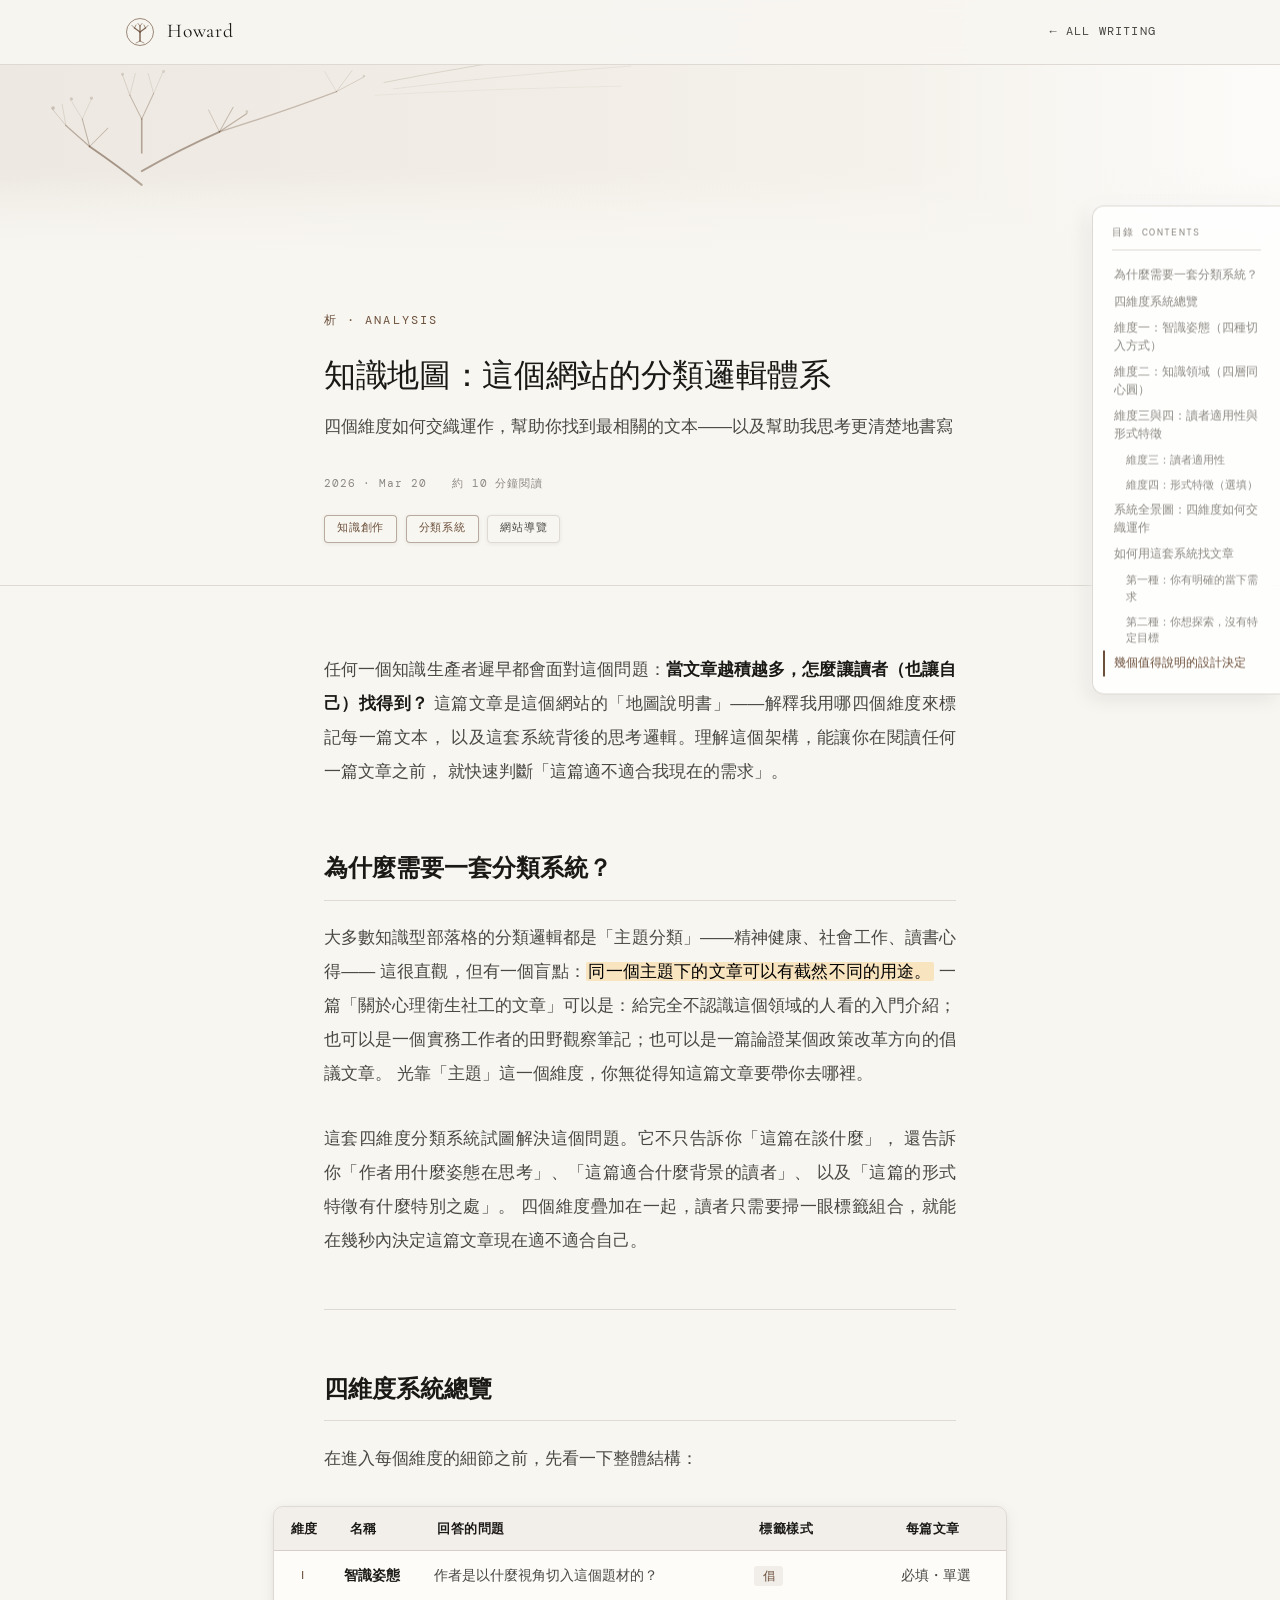
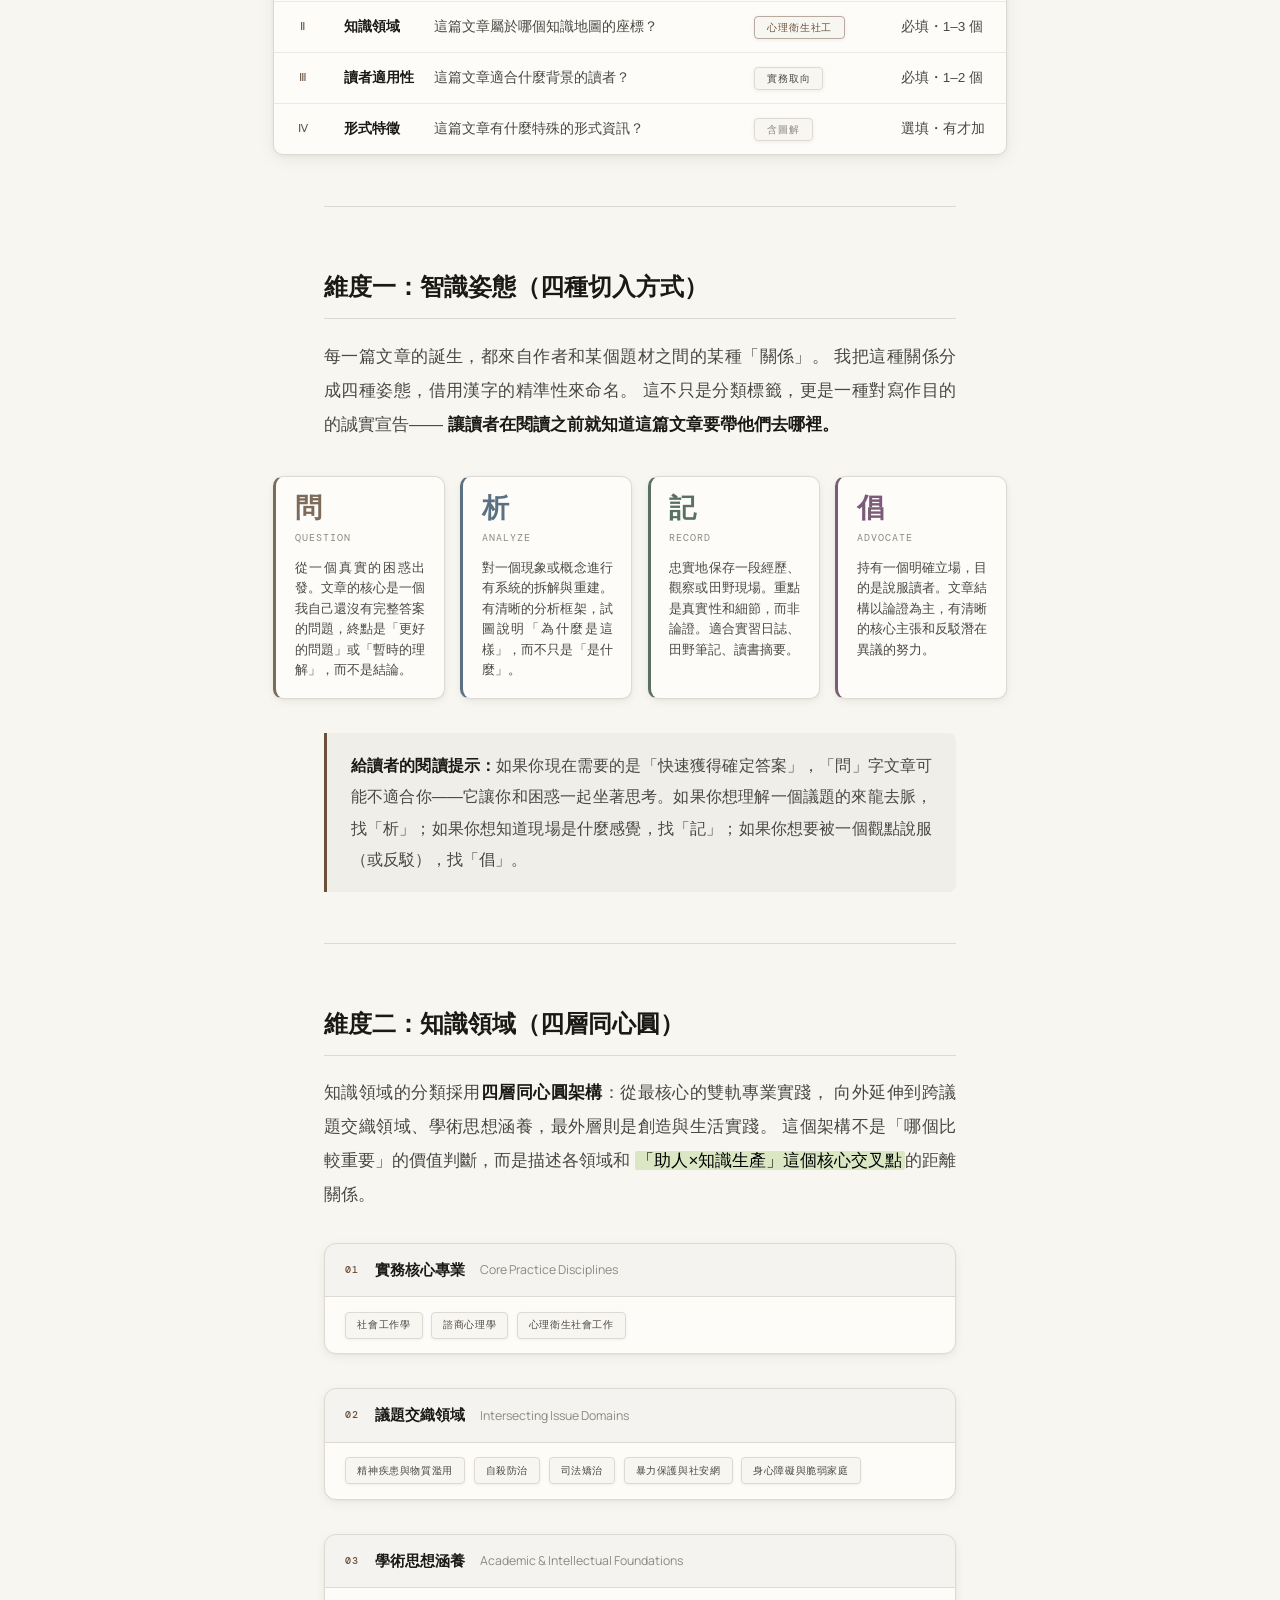
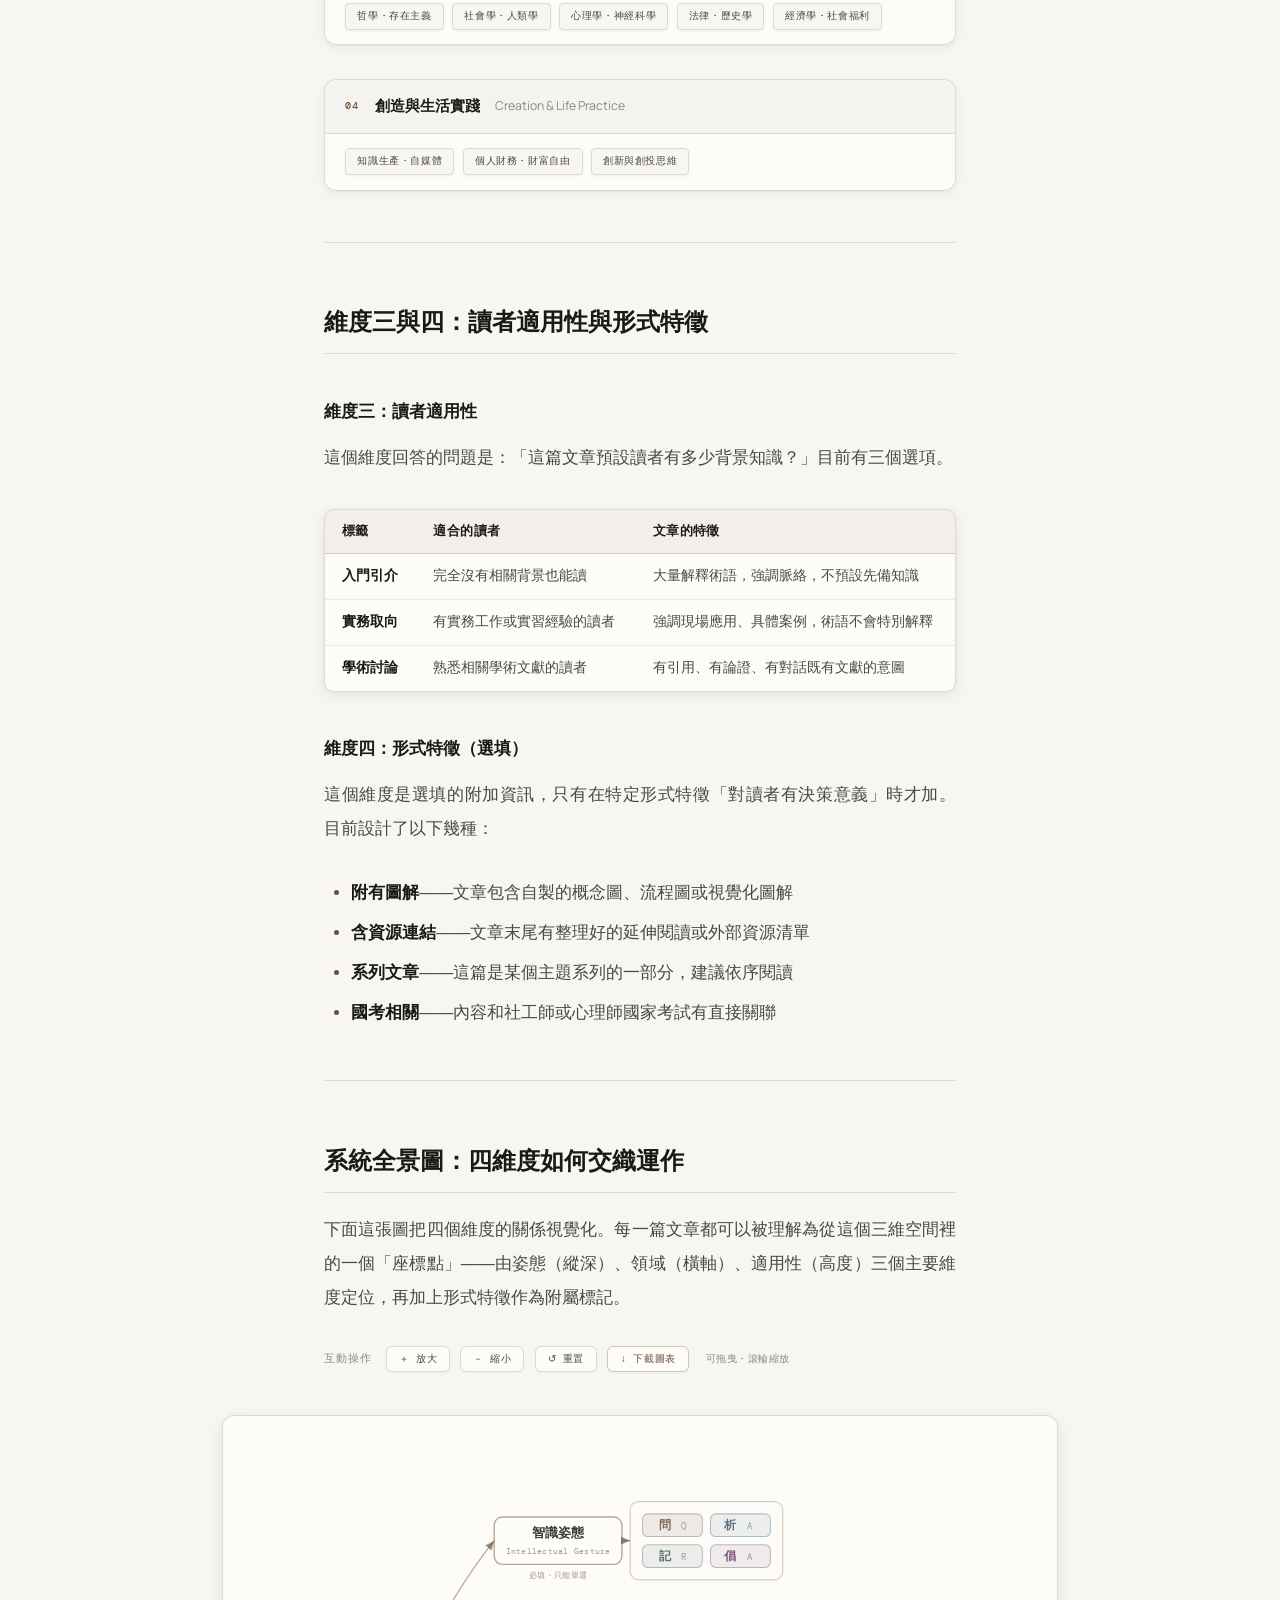
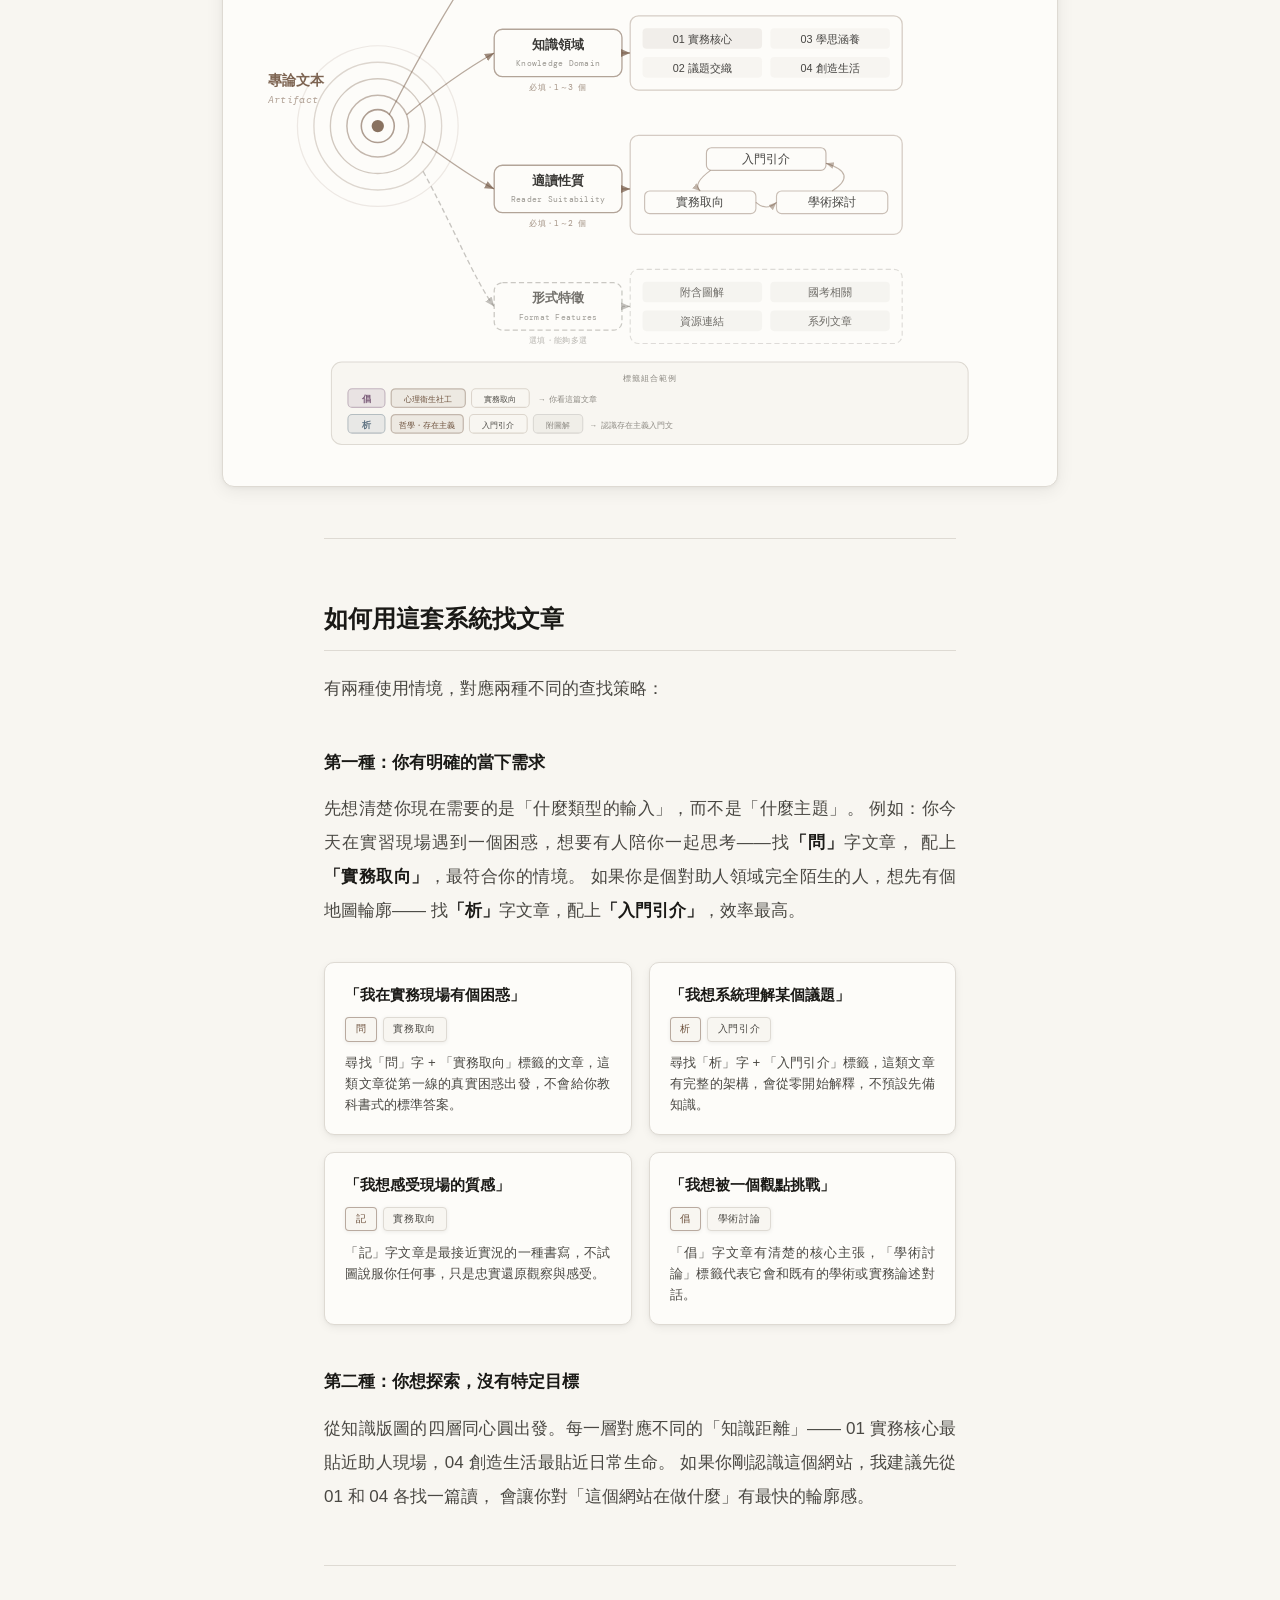
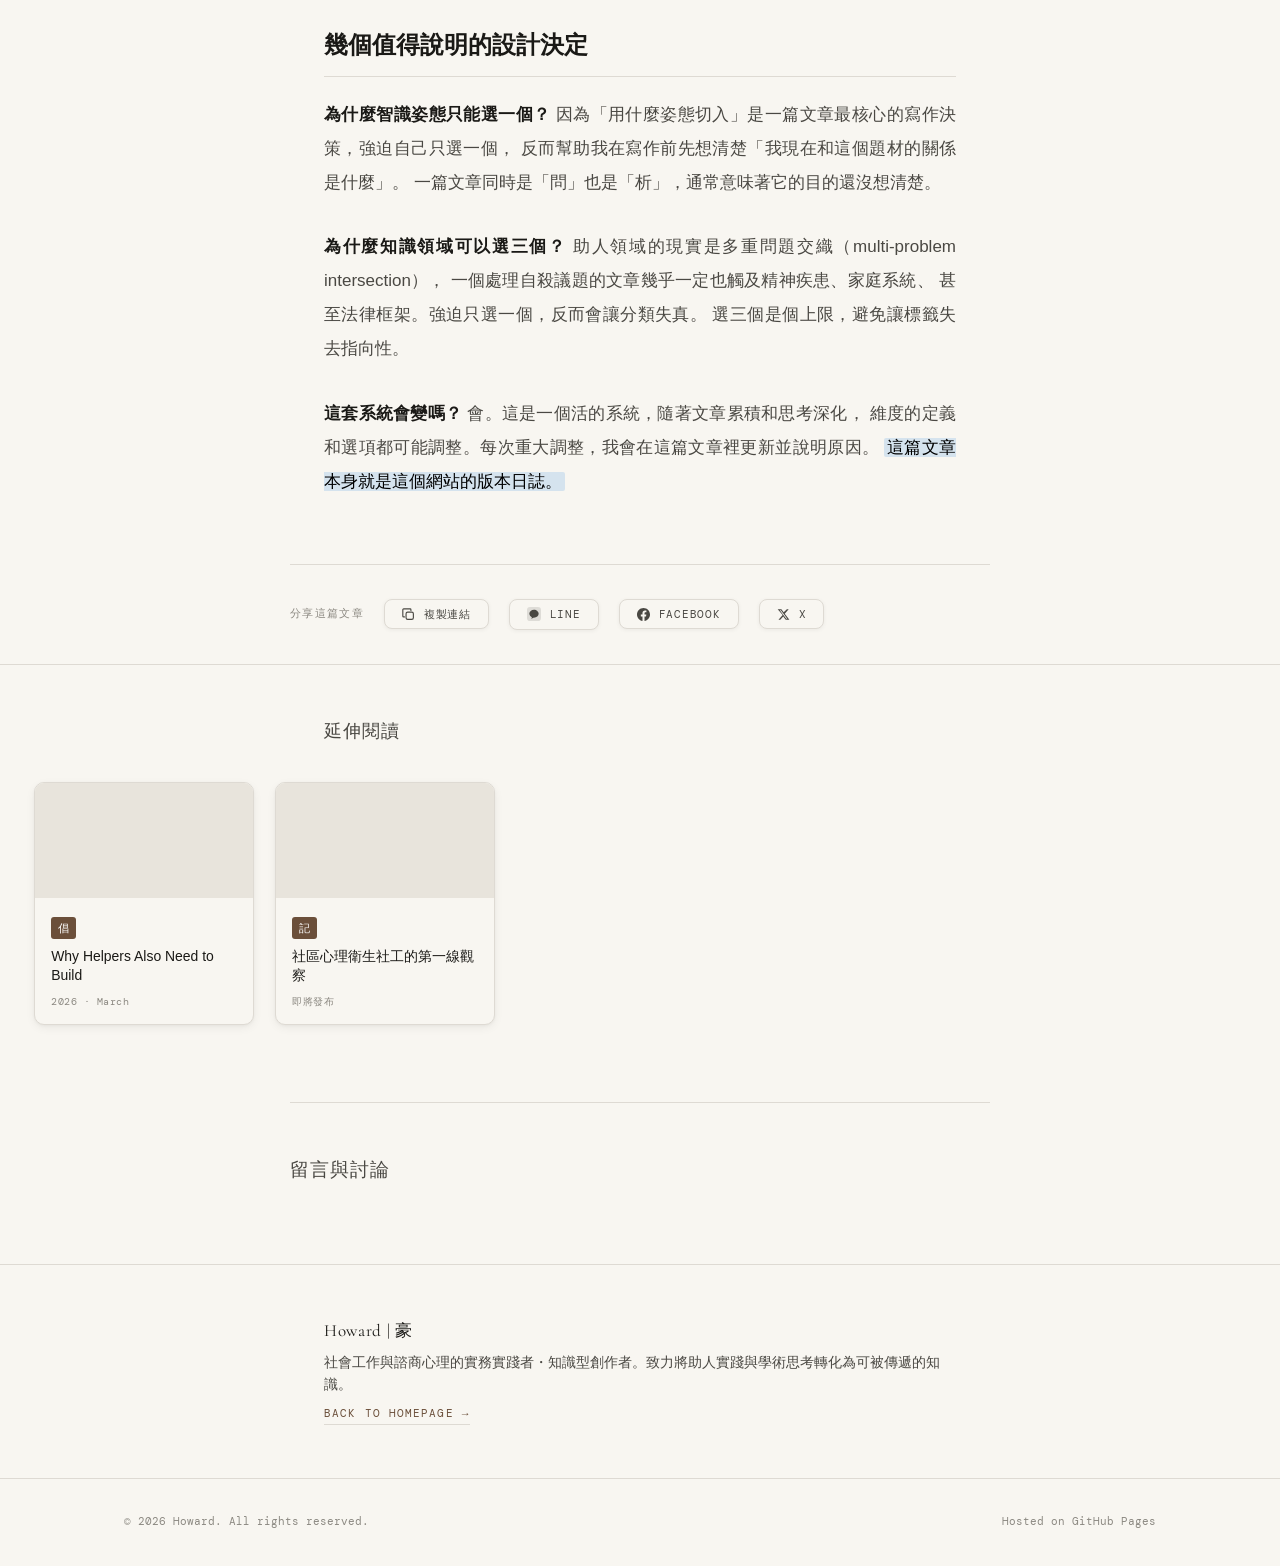
==== commit d37424a4: "Update classification-system.html" ====
--- a/articles/classification-system.html
+++ b/articles/classification-system.html
@@ -338,6 +338,18 @@
     .combo-tags .atag { font-size: .56rem; padding: .15rem .55rem; }
     .combo-desc { font-family: var(--zh); font-size: .78rem; color: var(--ink-mid); line-height: 1.6;
       text-align: justify; text-justify: inter-character; }
+
+    /* ── Comments（Giscus 留言區）──────────────────────── */
+    .comments-section {
+      padding: 3rem 0;
+      border-top: 1px solid var(--border);
+    }
+    .comments-title {
+      font-family: var(--serif-en), var(--zh);
+      font-size: 1.1rem; font-weight: 500;
+      color: var(--ink-mid); letter-spacing: .06em;
+      margin-bottom: 1.5rem;
+    }
 
     /* ── Footer / Author ─────────────────────────────────── */
     .article-footer { padding: 3rem 0; border-top: 1px solid var(--border); }
@@ -1296,6 +1308,30 @@
   </div>
 </section>
 
+<!-- ============================================================
+     留言區（Giscus）✅ 已完整啟用
+     ============================================================ -->
+<section class="comments-section container">
+  <h2 class="comments-title">留言與討論</h2>
+  <div class="giscus-wrap">
+    <script src="https://giscus.app/client.js"
+        data-repo="howard-social-work/howard-social-work.github.io"
+        data-repo-id="R_kgDORre7fQ"
+        data-category="General"
+        data-category-id="DIC_kwDORre7fc4C4333"
+        data-mapping="pathname"
+        data-strict="0"
+        data-reactions-enabled="0"
+        data-emit-metadata="0"
+        data-input-position="bottom"
+        data-theme="https://howard-social-work.github.io/giscus-theme.css"
+        data-lang="zh-TW"
+        crossorigin="anonymous"
+        async>
+    </script>
+  </div>
+</section>
+
 <!-- Author Footer -->
 <section class="article-footer">
   <div class="container">
